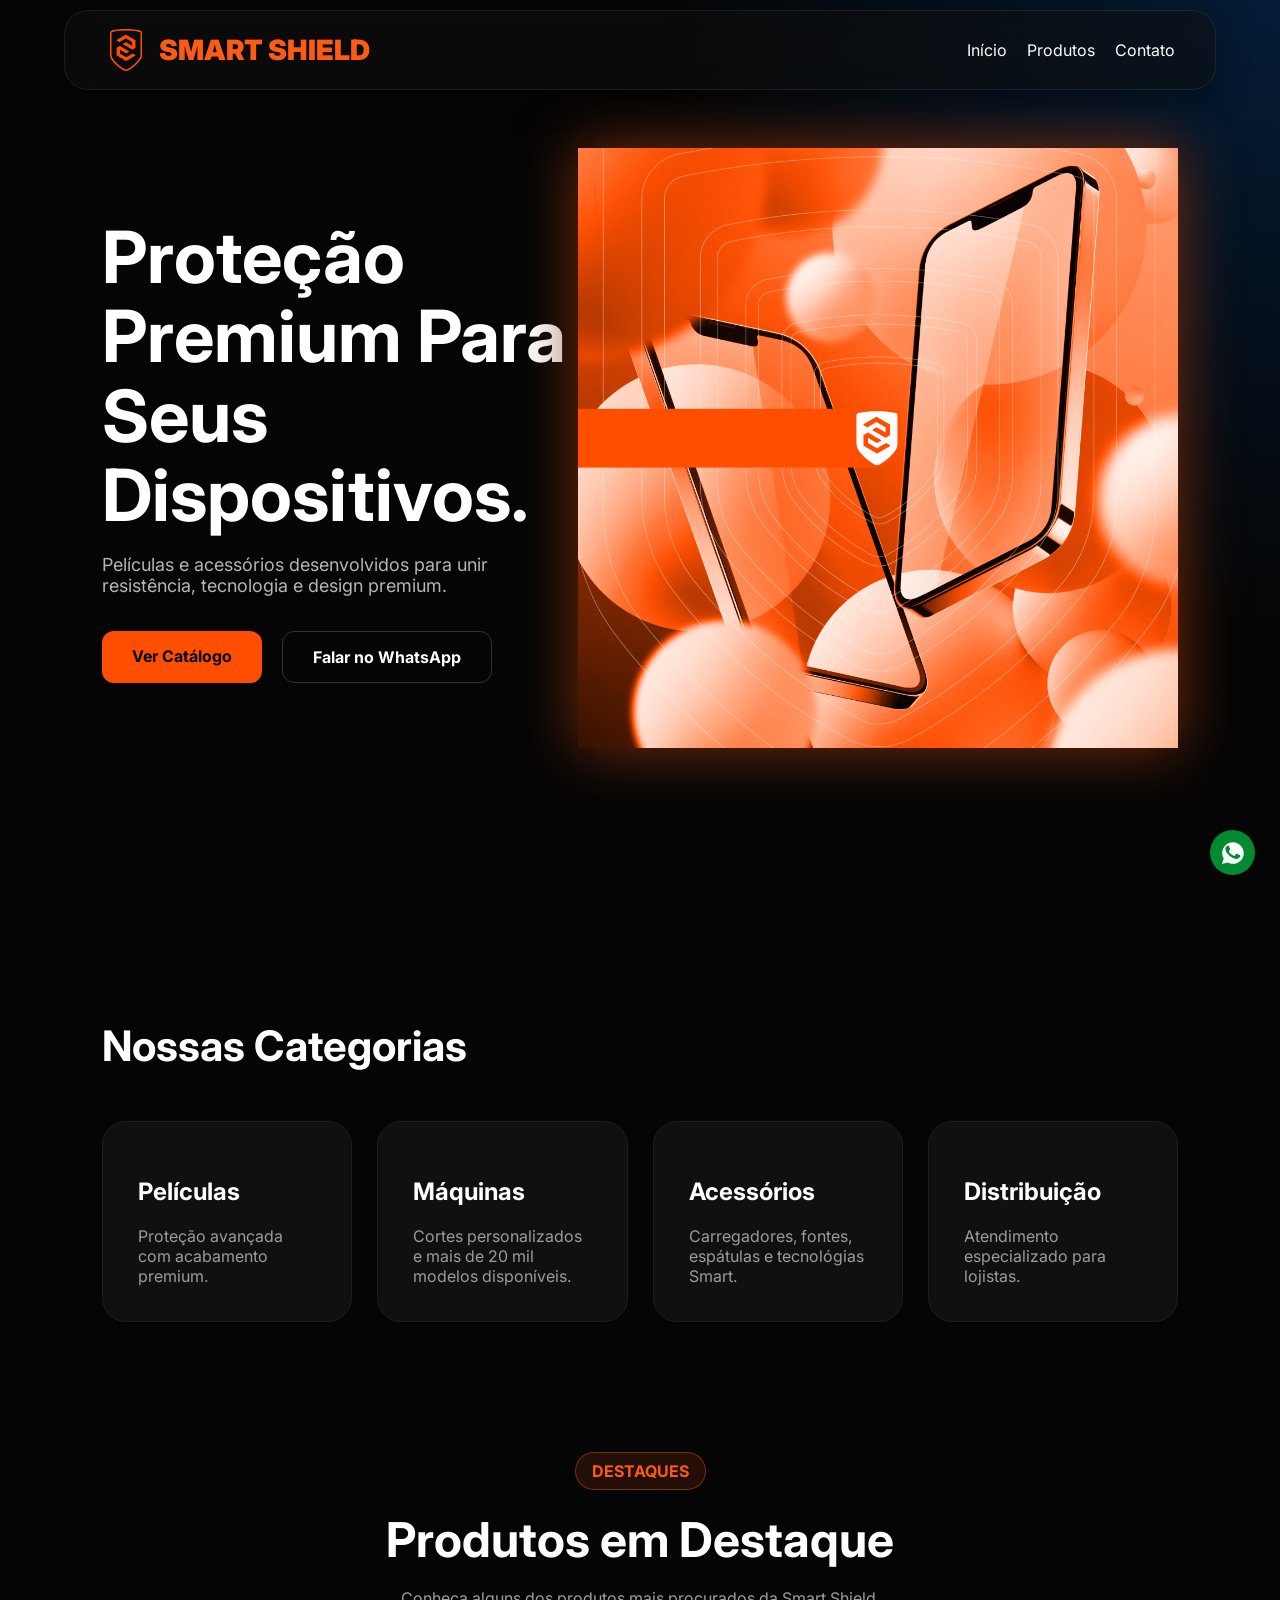
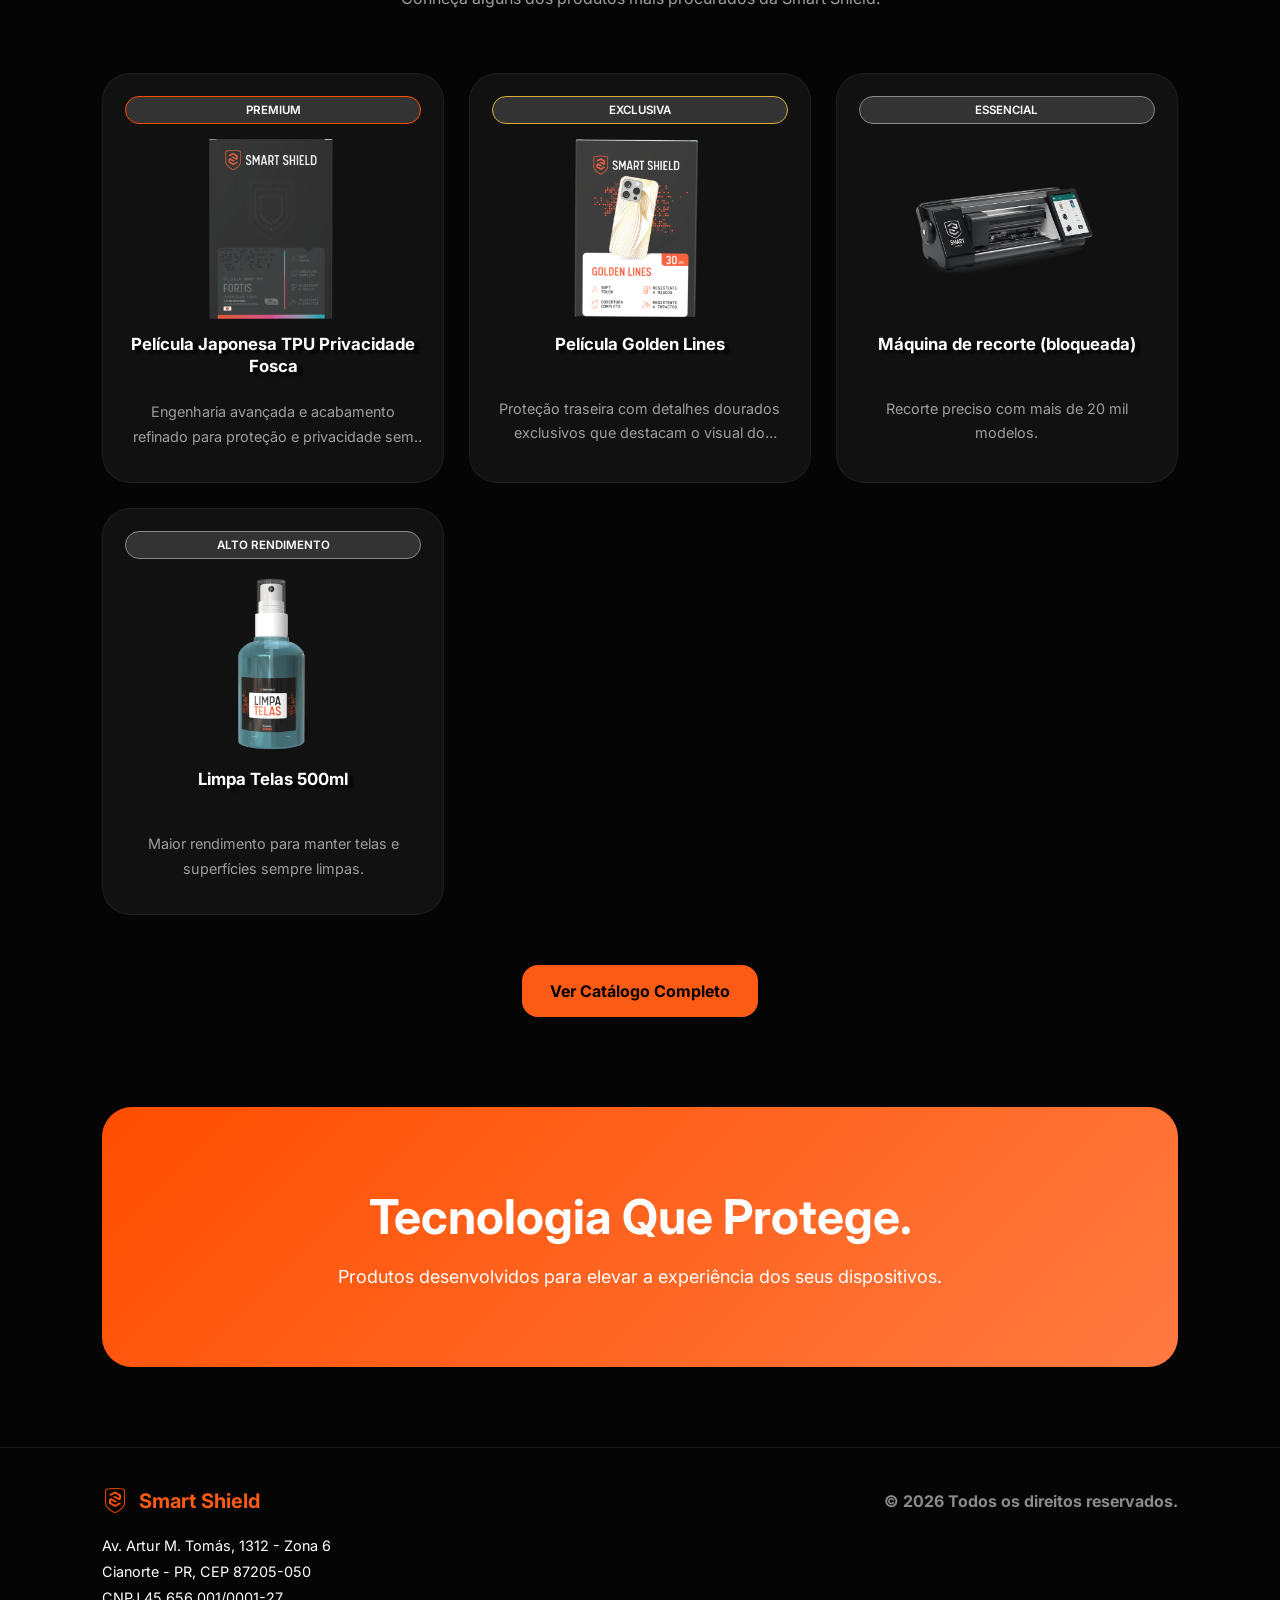
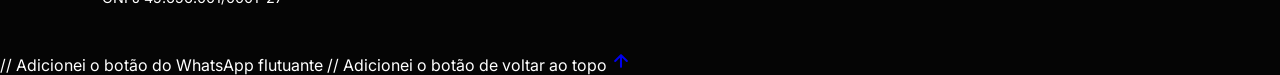
==== index.html @ 5b7ef9d2 "Enhance index.html with new buttons Added floating WhatsApp button and back-to-top button." ====
<!DOCTYPE html>
<html lang="pt-BR">
<head>
<meta charset="UTF-8">
<meta name="viewport" content="width=device-width, initial-scale=1.0">
<title>Smart Shield</title>
<link rel="stylesheet" href="style.css">
<link rel="stylesheet" href="produtos.css">
<link href="https://fonts.googleapis.com/css2?family=Inter:wght@300;400;600;700;900&display=swap" rel="stylesheet">
<!--não consegui alterar o tamanho do favicon:( -->
<link rel="icon" type="image/png" href="fav.png">
</head>

<body>
<header>
    <div class="logo">
        <img src="smartlogo.png" alt="Logo da Smart">
        <span>SMART SHIELD</span>
    </div>

    <nav>
        <!--menu de cima lá-->
    <ul class="menu">
        <li> <a href="index.html">Início</a> </li>
        <!--<li> <a href="revendedores.html">Parceiros</a> </li>--> 

        <!-- parte dos produtos -->
        <li class="dropdown">
            <a href="produtos.html">Produtos</a>
        <ul class="dropdown-menu">
            <li>
                <a href="produtos.html?categoria=all">
                    Todos
                </a>
            </li>
            <li>
                <a href="produtos.html?categoria=peliculas">
                    Películas
                </a>
            </li>
            <li>
                <a href="produtos.html?categoria=maquinas">
                    Máquinas
                </a>
            </li>
            <li>
                <a href="produtos.html?categoria=acessorios">
                    Acessórios
                </a>
            </li>
        </ul>
        </li>

        <!--só a parte do contato-->
        <li class="dropdown">
            <a href="#">Contato</a>
        <ul class="dropdown-menu">
            <li>
                <a href="https://api.whatsapp.com/send?phone=5544999485216&text=Olá!%20Acessei%20o%20site%20de%20vocês%20e%20desejo%20atendimento..." target="_blank">
                    WhatsApp </a>
            </li>
            <li>
                <a href="https://www.instagram.com/smartshieldd/" target="_blank">
                    Instagram </a>
            </li>
        </ul>
        </li>
    </ul>
    </nav>

    <!-- categorias lá -->
     
</header>

<section class="hero">
    <div class="hero-text">
        <h1>Proteção Premium Para Seus Dispositivos.</h1>
        <p>Películas e acessórios desenvolvidos para unir resistência, tecnologia e design premium.</p>
        <div class="buttons">
            <a href="produtos.html" class="btn primary">Ver Catálogo</a>
            <a href="https://api.whatsapp.com/send?phone=5544999485216&text=Olá!%20Acessei%20o%20site%20de%20vocês%20e%20desejo%20atendimento..." class="btn secondary" target="_blank" rel="noopener noreferrer">Falar no WhatsApp</a>
        </div>
    </div>
    <div class="hero-image">
        <img src="post01.png">
    </div>
</section>

<section class="section">
    <h2 class="section-title">Nossas Categorias</h2>
    <div class="cards">
        <div class="card reveal delay-1" data-filter="peliculas" id="produtos">
            <h3>Películas</h3>
            <p>Proteção avançada com acabamento premium.</p>
        </div>

        <div class="card reveal delay-2" data-filter="maquinas" id="produtos">
            <h3>Máquinas</h3>
            <p>Cortes personalizados e mais de 20 mil modelos disponíveis.</p>
        </div>

        <div class="card reveal delay-3" data-filter="acessorios" id="produtos">
            <h3>Acessórios</h3>
            <p>Carregadores, fontes, espátulas e tecnológias Smart.</p>
        </div>

        <div class="card reveal delay-4" id="distribuicao">
            <h3>Distribuição</h3>
            <p>Atendimento especializado para lojistas.</p>
        </div>
    </div>
</section>



 <!-- produtos em destaque -->
<section class="featured-products reveal">
    <div class="section-header">
        <span class="section-badge">
            DESTAQUES
        </span>
        <h2>
            Produtos em Destaque
        </h2>
        <p>
            Conheça alguns dos produtos mais procurados da Smart Shield.
        </p>
    </div>

    <div class="featured-grid">
    </div>

    <a href="produtos.html" class="catalog-button reveal">
        Ver Catálogo Completo
    </a>
</section>

<section class="banner reveal">
    <h2>Tecnologia Que Protege.</h2>
    <p>Produtos desenvolvidos para elevar a experiência dos seus dispositivos.</p>
</section>


<!-- parte do sobre nós e tudo mais -->


<script src="produtos.js"></script>
<script src="catalogo.js"></script>
<script src="index.js"></script>

<footer>
    <div class="topo-footer">
        <div class="logo-footer">
            <img src="smartlogo.png" alt="Smart Shield">
            <span>Smart Shield</span>
        </div>
        <p class="copyright">© 2026 Todos os direitos reservados.</p>
    </div>
    <div class="info-footer">
        <p>
            Av. Artur M. Tomás, 1312 - Zona 6<br>
            Cianorte - PR, CEP 87205-050<br>
            CNPJ 45.656.001/0001-27
        </p>
    </div>
</footer>

    // Adicionei o botão do WhatsApp flutuante
<a href="https://wa.me/5544999999999?text=Olá!%20Vim%20pelo%20site%20da%20Smart%20Shield." class="whatsapp-float" target="_blank">
    <svg viewBox="0 0 32 32" width="22" height="22" fill="currentColor">
        <path d="M16 .4C7.4.4.4 7.3.4 15.9c0 2.8.7 5.5 2.1 7.9L0 32l8.4-2.2c2.3 1.3 4.9 2 7.6 2 8.6 0 15.6-6.9 15.6-15.5S24.6.4 16 .4zm8.9 22.2c-.4 1-2.2 2-3.1 2.1-.8.1-1.8.2-5.9-1.4-5.2-2.1-8.5-7.2-8.8-7.5-.3-.4-2.1-2.8-2.1-5.3s1.3-3.8 1.8-4.4c.5-.5 1-.7 1.3-.7h1c.3 0 .8-.1 1.2.8.4.9 1.4 3.3 1.5 3.6.1.3.2.7 0 1.1-.2.4-.3.7-.6 1-.3.3-.6.7-.8.9-.3.3-.5.7-.2 1.2.3.5 1.3 2.1 2.9 3.4 2 1.8 3.6 2.4 4.2 2.7.5.2.9.2 1.2-.2.4-.4 1.5-1.8 1.9-2.4.4-.6.8-.5 1.3-.3.5.2 3.3 1.5 3.9 1.8.5.3.9.4 1 .6.1.2.1 1.2-.3 2.2z"/>
    </svg>
    <p>Fale Conosco</p>
</a>

    // Adicionei o botão de voltar ao topo
<a href="#" class="back-to-top" id="backToTop">
    <svg width="20" height="20" viewBox="0 0 24 24" fill="none">
        <path d="M12 19V5M12 5L5 12M12 5L19 12"
              stroke="currentColor"
              stroke-width="2.5"
              stroke-linecap="round"
              stroke-linejoin="round"/>
    </svg>
</a>

</body>
</html>
---- style.css ----
*{
    margin:0;
    padding:0;
    box-sizing:border-box;
    font-family:'Inter',sans-serif;
}

body{
    background:#050505;
    color:white;
}

html{
    scroll-behavior:smooth;
}


/** pra deixar salvo, header transparente

    display:flex;
    justify-content:space-between;
    align-items:center;
    padding:15px 8%;
    position:fixed;
    width:100%;
    top:0;
    backdrop-filter:blur(10px);
    background:rgba(0,0,0,0.5);
    z-index:1000;
**/


/** breadcrumb **/
.breadcrumb{
    display:flex;
    align-items:center;
    gap:8px;
    margin:120px 8% 30px;
    font-size:.95rem;
    color:#8a8a8a;
}

.breadcrumb a{
    color:#8a8a8a;
    text-decoration:none;
    transition:.3s;
}

.breadcrumb a:hover{
    color:#FF4E00;
}

.breadcrumb span{
    color:#ffffff;
    font-weight:600;
}

.breadcrumb .separator{
    color:#555;
}

/** whatsapp CTA **/

.whatsapp-float{
    position:fixed;
    right:25px;
    bottom:25px;
    background:#008b33;
    height:45px;
    width:45px;
    border-radius:999px;
    display:flex;
    align-items:center;
    justify-content:center;
    overflow:hidden;
    transition:.3s ease;
    color:white;
    text-decoration:none;
    z-index:9999;
}

.whatsapp-float p{
    white-space:nowrap;
    opacity:0;
    width:0;
    transition:.3s;
}

.whatsapp-float:hover{
    width:180px;
    gap:12px;
}

.whatsapp-float:hover p{
    opacity:1;
    width:auto;
}


/** animação de reveal subindo **/
.reveal{
    opacity:0;
    transform:translateY(50px);
    transition:
        opacity .8s ease,
        transform .8s ease;
}

.reveal.show{
    opacity:1;
    transform:translateY(0);
}

.reveal-scale{
    opacity:0;
    transform:scale(.8);
    transition:.8s ease;
}

.reveal-scale.show{
    opacity:1;
    transform:scale(1);
}

/** parte do delay **/
.delay-1{
    transition-delay:.1s;
}

.delay-2{
    transition-delay:.2s;
}

.delay-3{
    transition-delay:.3s;
}

.delay-4{
    transition-delay:.4s;
}

/** a parte inteira do header transparente **/
header{
    position:fixed;
    top:10px;
    left:50%;
    transform:translateX(-50%);
    width:90%;
    padding:18px 40px;
    display:flex;
    justify-content:space-between;
    align-items:center;
    z-index:1000;
    border-radius:24px;
    background:rgba(15,15,15,0.55);
    backdrop-filter:blur(16px);
    -webkit-backdrop-filter:blur(16px);
    border:1px solid rgba(255,255,255,0.08);
    box-shadow: 0 8px 32px rgba(0,0,0,0.35);
}

nav a{
    color:white;
    text-decoration:none;
    transition:0.3s;
    align-items:center;
}

nav a:hover{
    color:#FF4E00;
}

.logo{
    display:flex;
    align-items:center;
    gap: 12px;
    font-size: 28px;
    font-weight: 900;
    color: #fc5b16;
}

.logo img{
    width:42px;
    height:42px;
    object-fit:contain;
}

.dropdown{
    position:relative;
}

.dropdown-menu{
    position:absolute;
    left:0;
    top:50px;
    background:#111;
    backdrop-filter:blur(16px);
    -webkit-backdrop-filter:blur(16px);
    border:1px solid rgba(255,255,255,0.08);
    box-shadow: 0 8px 32px rgba(0,0,0,0.35);
    border-radius:10px;
    padding:0px 0;
    min-width:100px;
    opacity:0;
    visibility:hidden;
    transition:0.6s;
    list-style:none;
}

.menu {
    list-style:none;
    display:flex;
    gap:20px;
}

.dropdown-menu a{
    display:block;
    padding:12px 20px;
    color:white;
    text-decoration:none;
    list-style:none;
}

.dropdown-menu a:hover{
    border-radius:10px;
}

.dropdown:hover .dropdown-menu{
    opacity:1;
    visibility:visible;
    background:rgba(15,15,15,0.55);
    backdrop-filter:blur(16px);
}

.dropdown a{
    color:white;
    text-decoration:none;
    transition:0.3s;
}

/** a parte em cima dos cards**/
.hero{
    height:100vh;
    display:flex;
    align-items:center;
    justify-content:space-between;
    padding:0 8%;
    background:
    radial-gradient(circle at top right,#0077ff33,transparent 40%),
    #050505;
}

.hero-text{
    max-width:600px;
}

.hero-text h1{
    font-size:72px;
    line-height:1.1;
    margin-bottom:20px;
}

.hero-text p{
    color:#b5b5b5;
    font-size:18px;
    margin-bottom:35px;
}

.buttons{
    display:flex;
    gap:20px;
}

.btn{
    padding:15px 30px;
    border-radius:12px;
    text-decoration:none;
    font-weight:700;
    transition:0.3s;
}

.primary{
    background:#FF4E00;
    color:black;
}

.secondary{
    border:1px solid #333;
    color:white;
}

.btn:hover{
    transform:translateY(-3px);
}

.hero-image img{
    width:600px;
    filter:drop-shadow(0 0 30px #792c0b);
}

/** parte dos cards**/
.section{
    padding:120px 8%;
}

.section-title{
    font-size:42px;
    margin-bottom:50px;
}

.cards{
    display:grid;
    grid-template-columns:repeat(auto-fit,minmax(250px,1fr));
    gap:25px;
}

.card{
    background:#101010;
    border:1px solid #1d1d1d;
    border-radius:24px;
    padding:35px;
    transition:0.3s;
}

.card:hover{
    transform:translateY(-8px);
    border-color:#FF4E00;
}

.card h3{
    margin:20px 0;
    font-size:24px;
}

.card p{
    color:#9c9c9c;
}


/** css do destaque **/
.featured-products{
    padding:10px 8%;
    text-align:center;
}

.section-header{
    max-width:700px;
    margin:0 auto 60px;
}

.section-badge{
    display:inline-block;
    padding:8px 16px;
    border-radius:999px;
    background:rgba(252,91,22,.12);
    border:1px solid rgba(252,91,22,.4);
    color:#fc5b16;
    font-weight:700;
    margin-bottom:20px;
}

.section-header h2{
    font-size:3rem;
    margin-bottom:15px;
}

.section-header p{
    color:#9e9e9e;
    line-height:1.8;
}

.featured-grid{
    display:grid;
    grid-template-columns:
        repeat(auto-fit,minmax(260px,1fr));
    gap:25px;
}

.featured-card{
    position:relative;
    background:#111111;
    border:1px solid rgba(255,255,255,0.06);
    border-radius:28px;
    padding:22px;
    transition:0.35s ease;
    display:flex;
    flex-direction:column;
    gap:15px;
    justify-content:flex-start;
}

.featured-card:hover{
    transform:translateY(-8px);
    border-color:#fc5b16;
}


.featured-card:hover h3{
    opacity:0;
    text-shadow:none;
    transition:0.3s ease;
    z-index:1;
}

.featured-card img{
    max-width:80%;
    max-height:180px;
    width:auto;
    height:auto;
    object-fit:contain;
    transform:
        translateX(27px);
    transition:0.4s ease;
}

.featured-card:hover img{
    transform:
        scale(1.25)
        translateX(20px)
        translateY(25px)
        rotate(var(--hover-rotate));
    transition:0.4s ease;
    z-index:10;
}

.featured-card h3{
    font-size:1.05rem;
    text-shadow:
        5px 3px 3px rgba(0,0,0,1);
    backdrop-filter:blur(1px);
    font-weight:700;
    color:#ffffff;
    margin-bottom:8px;
    position:relative;
    z-index:1;
    min-height:40px;
    line-height:1.3;
    transition:
    opacity 0.3s ease,
    transform 0.3s ease;
}

.featured-card p{
    color:#9e9e9e;
    line-height:1.7;
    margin-bottom:10px;
    height:50px;
    font-size:0.9rem;
    align-items:center;
    justify-content:center;
    position:relative;
}

.featured-card .badge{
    position:center;
    top:18px;
    left:18px;
    background:#333;
    color:#ffffff; 
    font-size:0.72rem; 
    font-weight:600; 
    padding:6px 12px; 
    border-radius:999px; 
    z-index:5; 
}

.catalog-button{
    display:inline-block;
    text-decoration:none;
    margin-top:50px;
    background:#fc5b16;
    color:black;
    font-weight:700;
    padding:16px 28px;
    border-radius:16px;
    transition:.3s;
}

.catalog-button:hover{
    transform:translateY(-3px);
    border-color:#FF4E00;
}

/** parte da descrição **/
.description-wrapper{
    position:relative;
    cursor:help;
}

.description-wrapper::after{
    content:attr(data-full);
    position:absolute;
    bottom:110%;
    left:50%;
    transform:translateX(-50%);
    width:220px;
    background:#333333;
    color:#fff;
    padding:10px;
    border-radius:10px;
    opacity:0;
    visibility:hidden;
    transition:.3s;
    z-index:9999;
}

.description-wrapper:hover::after{
    opacity:1;
    visibility:visible;
    z-index:9999;
}

.description-wrapper p{
    display:-webkit-box;
    -webkit-box-orient:vertical;
    -webkit-line-clamp:2;
    overflow:hidden;
    z-index:9999;
}

/** o banner lá de baixo**/
.banner{
    margin:80px 8%;
    padding:80px;
    border-radius:30px;
    background:
    linear-gradient(135deg,#FF4E00,#ff7a41);
    text-align:center;
}

.banner h2{
    font-size:48px;
    margin-bottom:20px;
}

.banner p{
    font-size:18px;
}

/** o footerkkkkkk**/
footer{
    padding:40px 8%;
    border-top:1px solid rgba(255,255,255,0.08);
}

.topo-footer{
    display:flex;
    justify-content:space-between;
    align-items:center;
    margin-bottom:20px;
}

.logo-footer{
    display:flex;
    align-items:center;
    gap:12px;
}

.logo-footer img{
    width:25px;
    height:25px;
    object-fit:contain;
}

.logo-footer span{
    font-size:20px;
    font-weight:700;
    color:#fc5b16;
}

.copyright{
    color:#8a8a8a;
    font-weight:700;
    margin:0;
}

.info-footer{
    line-height:1.8;
    font-size:0.9rem;
}
---- produtos.css ----
*{
    margin:0;
    padding:0;
    box-sizing:border-box;
    font-family:'Inter',sans-serif;
}

body{
    background:#050505;
    color:white;
}
html{
    scroll-behavior:smooth;
}

/** whatsapp CTA **/

.whatsapp-float{
    position:fixed;
    right:25px;
    bottom:25px;
    background:#008b33;
    height:45px;
    width:45px;
    border-radius:999px;
    display:flex;
    align-items:center;
    justify-content:center;
    overflow:hidden;
    transition:.3s ease;
    color:white;
    text-decoration:none;
    z-index:9999;
}

.whatsapp-float p{
    white-space:nowrap;
    opacity:0;
    width:0;
    transition:.3s;
}

.whatsapp-float:hover{
    width:180px;
    gap:12px;
}

.whatsapp-float:hover p{
    opacity:1;
    width:auto;
}


/** animação de reveal subindo **/
.reveal{
    opacity:0;
    transform:translateY(50px);
    transition:
        opacity .8s ease,
        transform .8s ease;
}

.reveal.show{
    opacity:1;
    transform:translateY(0);
}

.reveal-scale{
    opacity:0;
    transform:scale(.8);
    transition:.8s ease;
}

.reveal-scale.show{
    opacity:1;
    transform:scale(1);
}


/** parte do delay **/
.delay-1{
    transition-delay:.1s;
}

.delay-2{
    transition-delay:.2s;
}

.delay-3{
    transition-delay:.3s;
}

.delay-4{
    transition-delay:.4s;
}


.products-page{
    padding:60px 8%;
    background:
    radial-gradient(circle at top right,#ff4e0022,transparent 35%),
    #050505;
}

.products-hero{
    display:flex;
    align-items:center;
    justify-content:space-between;
    gap:60px;
    margin-bottom:70px;
}

.products-text{
    max-width:650px;
}

.products-text h1{
    font-size:72px;
    line-height:1.1;
    margin:20px 0;
}

.products-text p{
    color:#9e9e9e;
    font-size:18px;
    line-height:1.7;
}

.hero-benefits{
    display:flex;
    gap:15px;
    margin-top:35px;
    flex-wrap:wrap;
}

.benefit{
    background:#111;
    border:1px solid #222;
    padding:14px 20px;
    border-radius:14px;
}

.products-hero-image img{
    width:520px;
    filter:drop-shadow(0 0 40px #ff4d0096);
}

/* categorias */

.categories{
    display:flex;
    gap:20px;
    margin-bottom:50px;
    flex-wrap:wrap;
}

.category{
    background:#111;
    border:1px solid #222;
    color:white;
    padding:16px 28px;
    border-radius:18px;
    cursor:pointer;
    transition:0.3s;
}

.category:hover,
.category.active{
    background:#FF4E00;
    color:black;
}

/* grid */

.products-grid{
    display:grid;
    grid-template-columns:repeat(4, 1fr);
    gap:30px;
}

/* card */

.product-card{
    position:relative;
    background:#111111;
    border:1px solid rgba(255,255,255,0.06);
    border-radius:28px;
    padding:22px;
    transition:0.35s ease;
    display:flex;
    flex-direction:column;
    justify-content:flex-start;
}

.product-card:hover{
    transform:translateY(-8px);
    border-color:#FF4E00;
    box-shadow: 0 20px 40px rgba(0,0,0,0.35);
}

.product-badge{
    position:absolute;
    top:18px;
    left:18px;
    background:#333;
    color:#ffffff; 
    font-size:0.72rem; 
    font-weight:600; 
    padding:6px 12px; 
    border-radius:999px; 
    z-index:5; 
}

.product-image{ 
    height:220px;
    display:flex;
    justify-content:center;
    align-items:center;
    position:relative;
    z-index:10;
}

.product-image img{
    max-width:80%;
    max-height:180px;
    width:auto;
    height:auto;
    object-fit:contain;
    transform:
        translateY(10px);
    transition:0.4s ease;
}

.product-card:hover .product-image img{
    transform:
        scale(1.35)
        translateY(30px)
        rotate(var(--hover-rotate));
    transition:0.4s ease;
    z-index:10;
}

.product-card:hover h3{
    opacity:0;
    text-shadow:none;
    transition:0.3s ease;
    z-index:1;
}

.product-info{
    text-align:center;
    position:relative;
    display:flex;
    flex-direction:column;
    z-index:20;
}

.product-info h3{
    font-size:1.05rem;
    text-shadow:
        5px 3px 3px rgba(0,0,0,1);
    backdrop-filter:blur(1px);
    font-weight:700;
    color:#ffffff;
    margin-bottom:8px;
    position:relative;
    z-index:1;
    min-height:45px;
    line-height:1.3;
    transition:
    opacity 0.3s ease,
    transform 0.3s ease;
}

.product-subtitle{
    display:block;
    font-size:0.9rem;
    color:#8a8a8a;
    margin-bottom:22px;
}

.product-info p{
    color:#9e9e9e;
    line-height:1.7;
    margin-bottom:16px;
    height:50px;
    font-size:0.9rem;
    align-items:center;
    justify-content:center;
    position:relative;
}

.description-wrapper{
    position:relative;
    cursor:help;
}

.description-wrapper::after{
    content:attr(data-full);
    position:absolute;
    bottom:110%;
    left:50%;
    transform:translateX(-50%);
    width:220px;
    background:#333333;
    color:#fff;
    padding:10px;
    border-radius:10px;
    opacity:0;
    visibility:hidden;
    transition:.3s;
    z-index:9999;
}

.description-wrapper:hover::after{
    opacity:0.8;
    visibility:visible;
    z-index:9999;
}

.description-wrapper p{
    display:-webkit-box;
    -webkit-box-orient:vertical;
    -webkit-line-clamp:2;
    overflow:hidden;
    z-index:9999;
}

.buy-button{
    width:100%;
    border:none;
    background:#FF4E00;
    color:#000000;
    padding:14px;
    border-radius:16px;
    font-weight:700;
    cursor:pointer; 
    transition:0.3s ease;
}

.buy-button:hover{
    transform:scale(1.02);
    background:#ff773c;
}

/** parte do header**/
header{
    position:fixed;
    top:10px;
    left:50%;
    transform:translateX(-50%);
    width:90%;
    padding:18px 40px;
    display:flex;
    justify-content:space-between;
    align-items:center;
    z-index:1000;
    border-radius:24px;
    background:rgba(15,15,15,0.55);
    backdrop-filter:blur(16px);
    -webkit-backdrop-filter:blur(16px);
    border:1px solid rgba(255,255,255,0.08);
    box-shadow: 0 8px 32px rgba(0,0,0,0.35);
}

nav a{
    color:white;
    text-decoration:none;
    transition:0.3s;
    align-items:center;
}

nav a:hover{
    color:#FF4E00;
}

.logo{
    display:flex;
    align-items:center;
    gap: 12px;
    font-size: 28px;
    font-weight: 900;
    color: #fc5b16;
}

.logo img{
    width:42px;
    height:42px;
    object-fit:contain;
}

.dropdown{
    position:relative;
}

.dropdown-menu{
    position:absolute;
    left:0;
    top:50px;
    background:#111;
    backdrop-filter:blur(16px);
    -webkit-backdrop-filter:blur(16px);
    border:1px solid rgba(255,255,255,0.08);
    box-shadow: 0 8px 32px rgba(0,0,0,0.35);
    border-radius:10px;
    padding:0px 0;
    min-width:100px;
    opacity:0;
    visibility:hidden;
    transition:0.6s;
    list-style:none;
}

.menu {
    list-style:none;
    display:flex;
    gap:20px;
}

.dropdown-menu a{
    display:block;
    padding:12px 20px;
    color:white;
    text-decoration:none;
    list-style:none;
}

.dropdown-menu a:hover{
    border-radius:10px;
}

.dropdown:hover .dropdown-menu{
    opacity:1;
    visibility:visible;
    background:rgba(15,15,15,0.55);
    backdrop-filter:blur(16px);
}

.dropdown a{
    color:white;
    text-decoration:none;
    transition:0.3s;
}

#produtos{
    scroll-margin-top:120px;
}

/* pesquisa ai */
.search-products{
    padding:16px 20px;
    background:#111;
    border:1px solid #222;
    border-radius:18px;
    color:white;
    font-size:1rem;
    outline:none;
    transition:.3s;
}

.search-products:focus{
    border-color:#FF4E00;
    box-shadow:0 0 15px rgba(255,78,0,.25);
}

.search-products::placeholder{
    color:#888;
}

/** o footerkkkkkk**/
footer{
    padding:40px 8%;
    border-top:1px solid rgba(255,255,255,0.08);
}

.topo-footer{
    display:flex;
    justify-content:space-between;
    align-items:center;
    margin-bottom:20px;
}

.logo-footer{
    display:flex;
    align-items:center;
    gap:12px;
}

.logo-footer img{
    width:25px;
    height:25px;
    object-fit:contain;
}

.logo-footer span{
    font-size:20px;
    font-weight:700;
    color:#fc5b16;
}

.copyright{
    color:#8a8a8a;
    font-weight:700;
    margin:0;
}

.info-footer{
    line-height:1.8;
    font-size:0.9rem;
}

/* badges */
.badge-premium{
    background:#333;
    border:1px solid #ff4e00;
    color:#ff4e00;
}

.badge-destaque{
    background:#333;
    border:1px solid #D4AF37;
    color:#D4AF37;
}

.badge-comum{
    background:#333;
    border:1px solid #888;
    color:#888;
}

.badge-acessorio{
    background:#333;
    border:1px solid #3287a8;
    color:#3287a8;
}
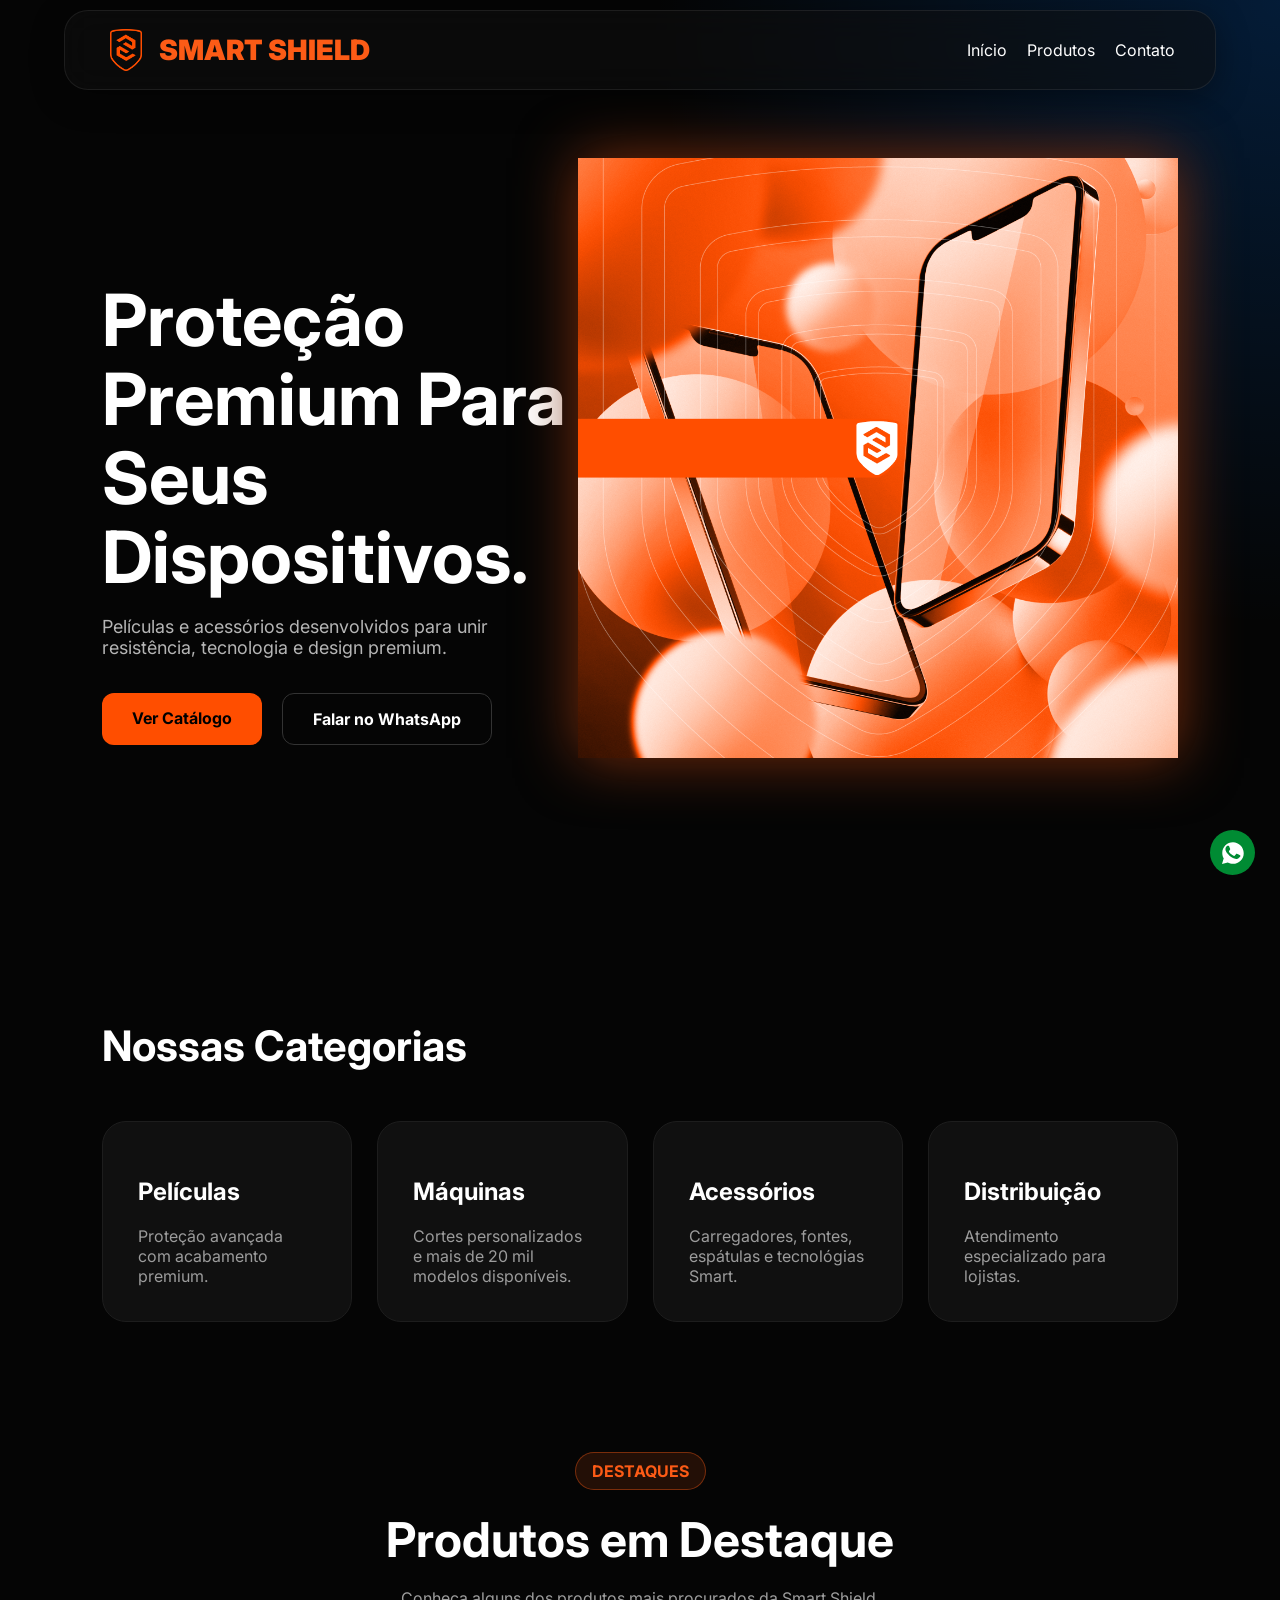
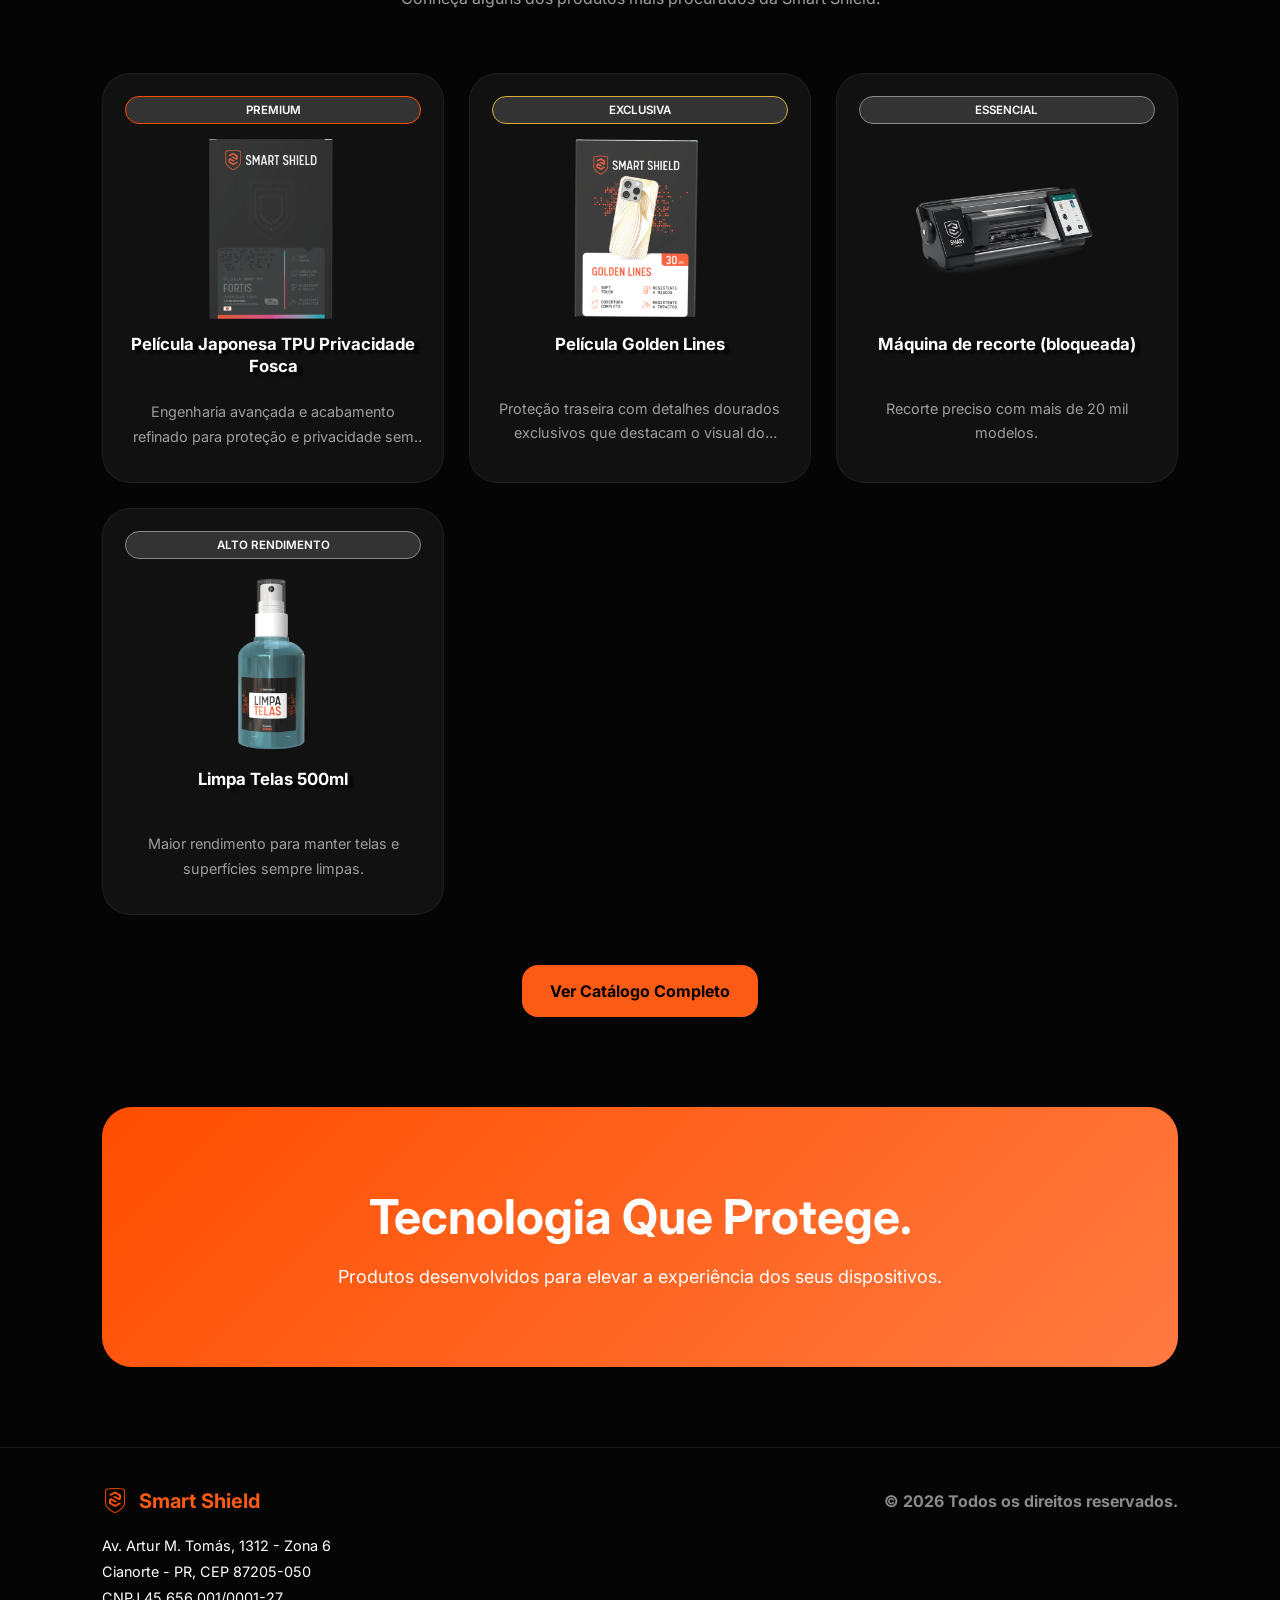
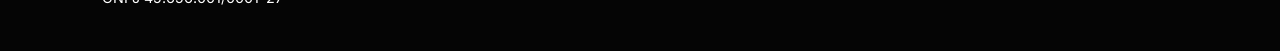
==== commit 6763c6f2: "Add files via upload" ====
--- a/index.html
+++ b/index.html
@@ -4,8 +4,12 @@
 <meta charset="UTF-8">
 <meta name="viewport" content="width=device-width, initial-scale=1.0">
 <title>Smart Shield</title>
-<link rel="stylesheet" href="style.css">
-<link rel="stylesheet" href="produtos.css">
+<link rel="stylesheet" href="global.css">
+<link rel="stylesheet" href="header.css">
+<link rel="stylesheet" href="footer.css">
+<link rel="stylesheet" href="index.css">
+<link rel="stylesheet" href="cards.css">
+<link rel="stylesheet" href="animations.css">
 <link href="https://fonts.googleapis.com/css2?family=Inter:wght@300;400;600;700;900&display=swap" rel="stylesheet">
 <!--não consegui alterar o tamanho do favicon:( -->
 <link rel="icon" type="image/png" href="fav.png">
@@ -56,7 +60,7 @@
             <a href="#">Contato</a>
         <ul class="dropdown-menu">
             <li>
-                <a href="https://api.whatsapp.com/send?phone=5544999485216&text=Olá!%20Acessei%20o%20site%20de%20vocês%20e%20desejo%20atendimento..." target="_blank">
+                <a href="https://api.whatsapp.com/send?phone=554499485216&text=Olá!%20Acessei%20o%20site%20de%20vocês%20e%20desejo%20atendimento..." target="_blank">
                     WhatsApp </a>
             </li>
             <li>
@@ -78,7 +82,7 @@
         <p>Películas e acessórios desenvolvidos para unir resistência, tecnologia e design premium.</p>
         <div class="buttons">
             <a href="produtos.html" class="btn primary">Ver Catálogo</a>
-            <a href="https://api.whatsapp.com/send?phone=5544999485216&text=Olá!%20Acessei%20o%20site%20de%20vocês%20e%20desejo%20atendimento..." class="btn secondary" target="_blank" rel="noopener noreferrer">Falar no WhatsApp</a>
+            <a href="https://api.whatsapp.com/send?phone=554499485216&text=Olá!%20Acessei%20o%20site%20de%20vocês%20e%20desejo%20atendimento..." class="btn secondary" target="_blank" rel="noopener noreferrer">Falar no WhatsApp</a>
         </div>
     </div>
     <div class="hero-image">
@@ -89,17 +93,17 @@
 <section class="section">
     <h2 class="section-title">Nossas Categorias</h2>
     <div class="cards">
-        <div class="card reveal delay-1" data-filter="peliculas" id="produtos">
+        <div class="card reveal delay-1 categoria-card" data-filter="peliculas">
             <h3>Películas</h3>
             <p>Proteção avançada com acabamento premium.</p>
         </div>
 
-        <div class="card reveal delay-2" data-filter="maquinas" id="produtos">
+        <div class="card reveal delay-2 categoria-card" data-filter="maquinas">
             <h3>Máquinas</h3>
             <p>Cortes personalizados e mais de 20 mil modelos disponíveis.</p>
         </div>
 
-        <div class="card reveal delay-3" data-filter="acessorios" id="produtos">
+        <div class="card reveal delay-3 categoria-card" data-filter="acessorios">
             <h3>Acessórios</h3>
             <p>Carregadores, fontes, espátulas e tecnológias Smart.</p>
         </div>
@@ -143,11 +147,6 @@
 
 <!-- parte do sobre nós e tudo mais -->
 
-
-<script src="produtos.js"></script>
-<script src="catalogo.js"></script>
-<script src="index.js"></script>
-
 <footer>
     <div class="topo-footer">
         <div class="logo-footer">
@@ -165,15 +164,15 @@
     </div>
 </footer>
 
-    // Adicionei o botão do WhatsApp flutuante
-<a href="https://wa.me/5544999999999?text=Olá!%20Vim%20pelo%20site%20da%20Smart%20Shield." class="whatsapp-float" target="_blank">
+    <!-- Adicionei o botão do WhatsApp flutuante -->
+<a href="https://wa.me/554499485216?text=Olá!%20Vim%20pelo%20site%20da%20Smart%20Shield." class="whatsapp-float" target="_blank">
     <svg viewBox="0 0 32 32" width="22" height="22" fill="currentColor">
         <path d="M16 .4C7.4.4.4 7.3.4 15.9c0 2.8.7 5.5 2.1 7.9L0 32l8.4-2.2c2.3 1.3 4.9 2 7.6 2 8.6 0 15.6-6.9 15.6-15.5S24.6.4 16 .4zm8.9 22.2c-.4 1-2.2 2-3.1 2.1-.8.1-1.8.2-5.9-1.4-5.2-2.1-8.5-7.2-8.8-7.5-.3-.4-2.1-2.8-2.1-5.3s1.3-3.8 1.8-4.4c.5-.5 1-.7 1.3-.7h1c.3 0 .8-.1 1.2.8.4.9 1.4 3.3 1.5 3.6.1.3.2.7 0 1.1-.2.4-.3.7-.6 1-.3.3-.6.7-.8.9-.3.3-.5.7-.2 1.2.3.5 1.3 2.1 2.9 3.4 2 1.8 3.6 2.4 4.2 2.7.5.2.9.2 1.2-.2.4-.4 1.5-1.8 1.9-2.4.4-.6.8-.5 1.3-.3.5.2 3.3 1.5 3.9 1.8.5.3.9.4 1 .6.1.2.1 1.2-.3 2.2z"/>
     </svg>
     <p>Fale Conosco</p>
 </a>
 
-    // Adicionei o botão de voltar ao topo
+    <!-- Adicionei o botão de voltar ao topo -->
 <a href="#" class="back-to-top" id="backToTop">
     <svg width="20" height="20" viewBox="0 0 24 24" fill="none">
         <path d="M12 19V5M12 5L5 12M12 5L19 12"
@@ -184,5 +183,10 @@
     </svg>
 </a>
 
+<script src="main.js"></script>
+<script src="breadcrumb.js"></script>
+<script src="produtos.js"></script>
+<script src="index.js"></script>
+
 </body>
-</html>
+</html>
--- a/global.css
+++ b/global.css
@@ -0,0 +1,96 @@
+*{
+    margin:0;
+    padding:0;
+    box-sizing:border-box;
+    font-family:'Inter',sans-serif;
+}
+
+body{
+    background:#050505;
+    color:white;
+
+}
+
+html{
+    scroll-behavior:smooth;
+}
+    
+a{
+    text-decoration:none;
+    color:white;
+}
+
+
+    /* top cta */
+.back-to-top{
+    position:fixed;
+    right:25px;
+    bottom:85px; /* fica acima do WhatsApp */
+    width:45px;
+    height:45px;
+    display:flex;
+    justify-content:center;
+    align-items:center;
+    border-radius:50%;
+    background:#1b1b1b;
+    color:#fff;
+    text-decoration:none;
+    font-size:22px;
+    font-weight:bold;
+    border:1px solid rgba(255,255,255,.08);
+    box-shadow:0 8px 25px rgba(0,0,0,.35);
+    opacity:0;
+    visibility:hidden;
+    transform:translateY(15px);
+    transition:.3s ease;
+    z-index:9998;
+}
+
+.back-to-top.show{
+    opacity:1;
+    visibility:visible;
+    transform:translateY(0);
+}
+
+.back-to-top:hover{
+    background:#FF4E00;
+    color:#000;
+    transform:translateY(-3px);
+}
+
+
+    /* whatsapp cta */
+.whatsapp-float{
+    position:fixed;
+    right:25px;
+    bottom:25px;
+    background:#008b33;
+    height:45px;
+    width:45px;
+    border-radius:999px;
+    display:flex;
+    align-items:center;
+    justify-content:center;
+    overflow:hidden;
+    transition:.3s ease;
+    color:white;
+    text-decoration:none;
+    z-index:9999;
+}
+
+.whatsapp-float p{
+    white-space:nowrap;
+    opacity:0;
+    width:0;
+    transition:.3s;
+}
+
+.whatsapp-float:hover{
+    width:180px;
+    gap:12px;
+}
+
+.whatsapp-float:hover p{
+    opacity:1;
+    width:auto;
+}
--- a/header.css
+++ b/header.css
@@ -0,0 +1,123 @@
+    /* header */
+header{
+    position:fixed;
+    top:10px;
+    left:50%;
+    transform:translateX(-50%);
+    width:90%;
+    padding:18px 40px;
+    display:flex;
+    justify-content:space-between;
+    align-items:center;
+    z-index:1000;
+    border-radius:24px;
+    background:rgba(15,15,15,0.55);
+    backdrop-filter:blur(16px);
+    -webkit-backdrop-filter:blur(16px);
+    border:1px solid rgba(255,255,255,0.08);
+    box-shadow: 0 8px 32px rgba(0,0,0,0.35);
+}
+
+nav a{
+    color:white;
+    text-decoration:none;
+    transition:0.3s;
+    align-items:center;
+}
+
+nav a:hover{
+    color:#FF4E00;
+}
+
+.logo{
+    display:flex;
+    align-items:center;
+    gap: 12px;
+    font-size: 28px;
+    font-weight: 900;
+    color: #fc5b16;
+}
+
+.logo img{
+    width:42px;
+    height:42px;
+    object-fit:contain;
+}
+
+
+    /* dropdown */
+.dropdown{
+    position:relative;
+}
+
+.dropdown-menu{
+    position:absolute;
+    left:0;
+    top:50px;
+    background:#111;
+    backdrop-filter:blur(16px);
+    -webkit-backdrop-filter:blur(16px);
+    border:1px solid rgba(255,255,255,0.08);
+    box-shadow: 0 8px 32px rgba(0,0,0,0.35);
+    border-radius:10px;
+    padding:0px 0;
+    min-width:100px;
+    opacity:0;
+    visibility:hidden;
+    transition:0.6s;
+    list-style:none;
+}
+
+.menu {
+    list-style:none;
+    display:flex;
+    gap:20px;
+}
+
+.dropdown-menu a{
+    display:block;
+    padding:12px 20px;
+    color:white;
+    text-decoration:none;
+    list-style:none;
+}
+
+.dropdown-menu a:hover{
+    border-radius:10px;
+}
+
+.dropdown:hover .dropdown-menu{
+    opacity:1;
+    visibility:visible;
+    background:rgba(15,15,15,0.55);
+    backdrop-filter:blur(16px);
+}
+
+.dropdown a{
+    color:white;
+    text-decoration:none;
+    transition:0.3s;
+}
+
+#produtos{
+    scroll-margin-top:120px;
+}
+
+    /* breadcrumb */
+.breadcrumb a{
+    color:#8a8a8a;
+    text-decoration:none;
+    transition:.3s;
+}
+
+.breadcrumb a:hover{
+    color:#FF4E00;
+}
+
+.breadcrumb span{
+    color:#fff;
+}
+
+.breadcrumb span:not(:last-child){
+    color:#666;
+}
--- a/footer.css
+++ b/footer.css
@@ -0,0 +1,40 @@
+footer{
+    padding:40px 8%;
+    border-top:1px solid rgba(255,255,255,0.08);
+}
+
+.topo-footer{
+    display:flex;
+    justify-content:space-between;
+    align-items:center;
+    margin-bottom:20px;
+}
+
+.logo-footer{
+    display:flex;
+    align-items:center;
+    gap:12px;
+}
+
+.logo-footer img{
+    width:25px;
+    height:25px;
+    object-fit:contain;
+}
+
+.logo-footer span{
+    font-size:20px;
+    font-weight:700;
+    color:#fc5b16;
+}
+
+.copyright{
+    color:#8a8a8a;
+    font-weight:700;
+    margin:0;
+}
+
+.info-footer{
+    line-height:1.8;
+    font-size:0.9rem;
+}
--- a/index.css
+++ b/index.css
@@ -0,0 +1,326 @@
+/* pra deixar salvo, header transparente
+
+    display:flex;
+    justify-content:space-between;
+    align-items:center;
+    padding:15px 8%;
+    position:fixed;
+    width:100%;
+    top:0;
+    backdrop-filter:blur(10px);
+    background:rgba(0,0,0,0.5);
+    z-index:1000;
+*/
+
+
+    /* breadcrumb */
+.breadcrumb{
+    display:flex;
+    align-items:center;
+    gap:8px;
+    margin:120px 8% 30px;
+    font-size:.95rem;
+    color:#8a8a8a;
+}
+
+
+    /* hero */
+.hero{
+    height:100vh;
+    display:flex;
+    align-items:center;
+    justify-content:space-between;
+    padding:20px 8% 0;
+    background:
+    radial-gradient(circle at top right,#0077ff33,transparent 40%),
+    #050505;
+}
+
+.hero-text{
+    max-width:600px;
+    margin-top:105px;
+}
+
+.hero-text h1{
+    font-size:72px;
+    line-height:1.1;
+    margin-bottom:20px;
+}
+
+.hero-text p{
+    color:#b5b5b5;
+    font-size:18px;
+    margin-bottom:35px;
+}
+
+.buttons{
+    display:flex;
+    gap:20px;
+}
+
+.btn{
+    padding:15px 30px;
+    border-radius:12px;
+    text-decoration:none;
+    font-weight:700;
+    transition:0.3s;
+}
+
+.primary{
+    background:#FF4E00;
+    color:black;
+}
+
+.secondary{
+    border:1px solid #333;
+    color:white;
+}
+
+.btn:hover{
+    transform:translateY(-3px);
+}
+
+.hero-image img{
+    width:600px;
+    filter:drop-shadow(0 0 30px #792c0b);
+}
+
+.section{
+    padding:120px 8%;
+}
+
+.section-title{
+    font-size:42px;
+    margin-bottom:50px;
+}
+
+
+    /* categorias */
+.cards{
+    display:grid;
+    grid-template-columns:repeat(auto-fit,minmax(250px,1fr));
+    gap:25px;
+}
+
+.card{
+    background:#101010;
+    border:1px solid #1d1d1d;
+    border-radius:24px;
+    padding:35px;
+    transition:0.3s;
+}
+
+.card:hover{
+    transform:translateY(-8px);
+    border-color:#FF4E00;
+}
+
+.card h3{
+    margin:20px 0;
+    font-size:24px;
+}
+
+.card p{
+    color:#9c9c9c;
+}
+
+
+    /* produtos em destaque */
+.featured-products{
+    padding:10px 8%;
+    text-align:center;
+}
+
+.section-header{
+    max-width:700px;
+    margin:0 auto 60px;
+}
+
+.section-badge{
+    display:inline-block;
+    padding:8px 16px;
+    border-radius:999px;
+    background:rgba(252,91,22,.12);
+    border:1px solid rgba(252,91,22,.4);
+    color:#fc5b16;
+    font-weight:700;
+    margin-bottom:20px;
+}
+
+.section-header h2{
+    font-size:3rem;
+    margin-bottom:15px;
+}
+
+.section-header p{
+    color:#9e9e9e;
+    line-height:1.8;
+}
+
+.featured-grid{
+    display:grid;
+    grid-template-columns:
+        repeat(auto-fit,minmax(260px,1fr));
+    gap:25px;
+}
+
+.featured-card{
+    position:relative;
+    background:#111111;
+    border:1px solid rgba(255,255,255,0.06);
+    border-radius:28px;
+    padding:22px;
+    transition:0.35s ease;
+    display:flex;
+    flex-direction:column;
+    gap:15px;
+    justify-content:flex-start;
+}
+
+.featured-card:hover{
+    transform:translateY(-8px);
+    border-color:#fc5b16;
+}
+
+
+.featured-card:hover h3{
+    opacity:0;
+    text-shadow:none;
+    transition:0.3s ease;
+    z-index:1;
+}
+
+.featured-card img{
+    max-width:80%;
+    max-height:180px;
+    width:auto;
+    height:auto;
+    object-fit:contain;
+    transform:
+        translateX(27px);
+    transition:0.4s ease;
+}
+
+.featured-card:hover img{
+    transform:
+        scale(1.25)
+        translateX(20px)
+        translateY(25px)
+        rotate(var(--hover-rotate));
+    transition:0.4s ease;
+    z-index:10;
+}
+
+.featured-card h3{
+    font-size:1.05rem;
+    text-shadow:
+        5px 3px 3px rgba(0,0,0,1);
+    backdrop-filter:blur(1px);
+    font-weight:700;
+    color:#ffffff;
+    margin-bottom:8px;
+    position:relative;
+    z-index:1;
+    min-height:40px;
+    line-height:1.3;
+    transition:
+    opacity 0.3s ease,
+    transform 0.3s ease;
+}
+
+.featured-card p{
+    color:#9e9e9e;
+    line-height:1.7;
+    margin-bottom:10px;
+    height:50px;
+    font-size:0.9rem;
+    align-items:center;
+    justify-content:center;
+    position:relative;
+}
+
+.featured-card .badge{
+    position:center;
+    top:18px;
+    left:18px;
+    background:#333;
+    color:#ffffff; 
+    font-size:0.72rem; 
+    font-weight:600; 
+    padding:6px 12px; 
+    border-radius:999px; 
+    z-index:5; 
+}
+
+.catalog-button{
+    display:inline-block;
+    text-decoration:none;
+    margin-top:50px;
+    background:#fc5b16;
+    color:black;
+    font-weight:700;
+    padding:16px 28px;
+    border-radius:16px;
+    transition:.3s;
+}
+
+.catalog-button:hover{
+    transform:translateY(-3px);
+    border-color:#FF4E00;
+}
+
+    /* descrição do destaque */
+.description-wrapper{
+    position:relative;
+    cursor:help;
+}
+
+.description-wrapper::after{
+    content:attr(data-full);
+    position:absolute;
+    bottom:110%;
+    left:50%;
+    transform:translateX(-50%);
+    width:220px;
+    background:#333333;
+    color:#fff;
+    padding:10px;
+    border-radius:10px;
+    opacity:0;
+    visibility:hidden;
+    transition:.3s;
+    z-index:9999;
+}
+
+.description-wrapper:hover::after{
+    opacity:1;
+    visibility:visible;
+    z-index:9999;
+}
+
+.description-wrapper p{
+    display:-webkit-box;
+    -webkit-box-orient:vertical;
+    -webkit-line-clamp:2;
+    overflow:hidden;
+    z-index:9999;
+}
+
+    /* banner do cta */
+.banner{
+    margin:80px 8%;
+    padding:80px;
+    border-radius:30px;
+    background:
+    linear-gradient(135deg,#FF4E00,#ff7a41);
+    text-align:center;
+}
+
+.banner h2{
+    font-size:48px;
+    margin-bottom:20px;
+}
+
+.banner p{
+    font-size:18px;
+}
--- a/cards.css
+++ b/cards.css
@@ -0,0 +1,191 @@
+/* card */
+
+.product-card{
+    position:relative;
+    background:#111111;
+    border:1px solid rgba(255,255,255,0.06);
+    border-radius:28px;
+    padding:22px;
+    transition:0.35s ease;
+    display:flex;
+    flex-direction:column;
+    justify-content:flex-start;
+}
+
+.product-card:hover{
+    transform:translateY(-8px);
+    border-color:#FF4E00;
+    box-shadow: 0 20px 40px rgba(0,0,0,0.35);
+}
+
+.product-badge{
+    position:absolute;
+    top:18px;
+    left:18px;
+    background:#333;
+    color:#ffffff; 
+    font-size:0.72rem; 
+    font-weight:600; 
+    padding:6px 12px; 
+    border-radius:999px; 
+    z-index:5; 
+}
+
+.product-image{ 
+    height:220px;
+    display:flex;
+    justify-content:center;
+    align-items:center;
+    position:relative;
+    z-index:10;
+}
+
+.product-image img{
+    max-width:80%;
+    max-height:180px;
+    width:auto;
+    height:auto;
+    object-fit:contain;
+    transform:
+        translateY(10px);
+    transition:0.4s ease;
+}
+
+.product-card:hover .product-image img{
+    transform:
+        scale(1.35)
+        translateY(30px)
+        rotate(var(--hover-rotate));
+    transition:0.4s ease;
+    z-index:10;
+}
+
+.product-card:hover h3{
+    opacity:0;
+    text-shadow:none;
+    transition:0.3s ease;
+    z-index:1;
+}
+
+
+    /* informações do card */
+.product-info{
+    text-align:center;
+    position:relative;
+    display:flex;
+    flex-direction:column;
+    z-index:20;
+}
+
+.product-info h3{
+    font-size:1.05rem;
+    text-shadow:
+        5px 3px 3px rgba(0,0,0,1);
+    backdrop-filter:blur(1px);
+    font-weight:700;
+    color:#ffffff;
+    margin-bottom:8px;
+    position:relative;
+    z-index:1;
+    min-height:45px;
+    line-height:1.3;
+    transition:
+    opacity 0.3s ease,
+    transform 0.3s ease;
+}
+
+.product-subtitle{
+    display:block;
+    font-size:0.9rem;
+    color:#8a8a8a;
+    margin-bottom:22px;
+}
+
+.product-info p{
+    color:#9e9e9e;
+    line-height:1.7;
+    margin-bottom:16px;
+    height:50px;
+    font-size:0.9rem;
+    align-items:center;
+    justify-content:center;
+    position:relative;
+}
+
+.description-wrapper{
+    position:relative;
+    cursor:help;
+}
+
+.description-wrapper::after{
+    content:attr(data-full);
+    position:absolute;
+    bottom:110%;
+    left:50%;
+    transform:translateX(-50%);
+    width:220px;
+    background:#333333;
+    color:#fff;
+    padding:10px;
+    border-radius:10px;
+    opacity:0;
+    visibility:hidden;
+    transition:.3s;
+    z-index:9999;
+}
+
+.description-wrapper:hover::after{
+    opacity:0.8;
+    visibility:visible;
+    z-index:9999;
+}
+
+.description-wrapper p{
+    display:-webkit-box;
+    -webkit-box-orient:vertical;
+    -webkit-line-clamp:2;
+    overflow:hidden;
+    z-index:9999;
+}
+
+.buy-button{
+    width:100%;
+    border:none;
+    background:#FF4E00;
+    color:#000000;
+    padding:14px;
+    border-radius:16px;
+    font-weight:700;
+    cursor:pointer; 
+    transition:0.3s ease;
+}
+
+.buy-button:hover{
+    transform:scale(1.02);
+    background:#ff773c;
+}
+
+/* badges */
+.badge-premium{
+    background:#333;
+    border:1px solid #ff4e00;
+    color:#ff4e00;
+}
+
+.badge-destaque{
+    background:#333;
+    border:1px solid #D4AF37;
+    color:#D4AF37;
+}
+
+.badge-comum{
+    background:#333;
+    border:1px solid #888;
+    color:#888;
+}
+
+.badge-acessorio{
+    background:#333;
+    border:1px solid #3287a8;
+    color:#3287a8;
+}
--- a/animations.css
+++ b/animations.css
@@ -0,0 +1,41 @@
+    /* animação de reveal subindo */
+.reveal{
+    opacity:0;
+    transform:translateY(50px);
+    transition:
+        opacity .8s ease,
+        transform .8s ease;
+}
+
+.reveal.show{
+    opacity:1;
+    transform:translateY(0);
+}
+
+.reveal-scale{
+    opacity:0;
+    transform:scale(.8);
+    transition:.8s ease;
+}
+
+.reveal-scale.show{
+    opacity:1;
+    transform:scale(1);
+}
+
+    /* parte do delay do reveal */
+.delay-1{
+    transition-delay:.1s;
+}
+
+.delay-2{
+    transition-delay:.2s;
+}
+
+.delay-3{
+    transition-delay:.3s;
+}
+
+.delay-4{
+    transition-delay:.4s;
+}
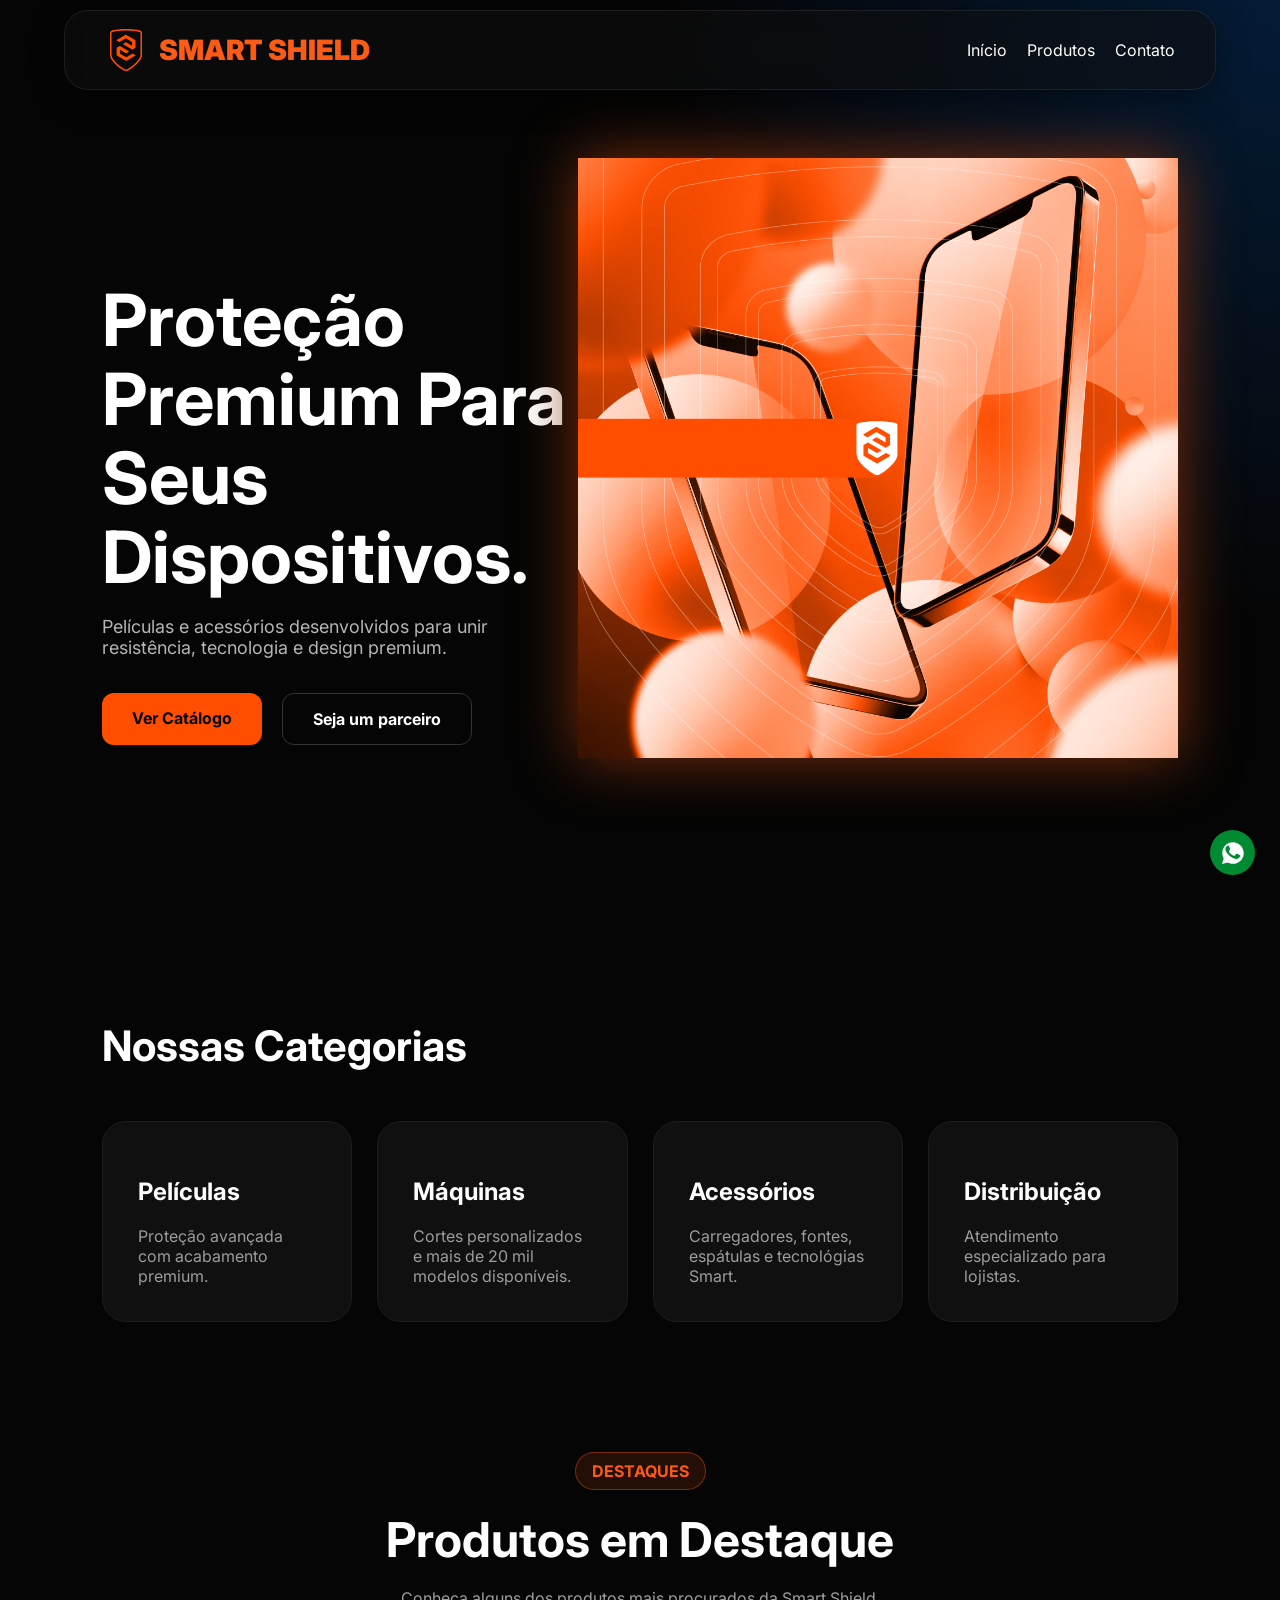
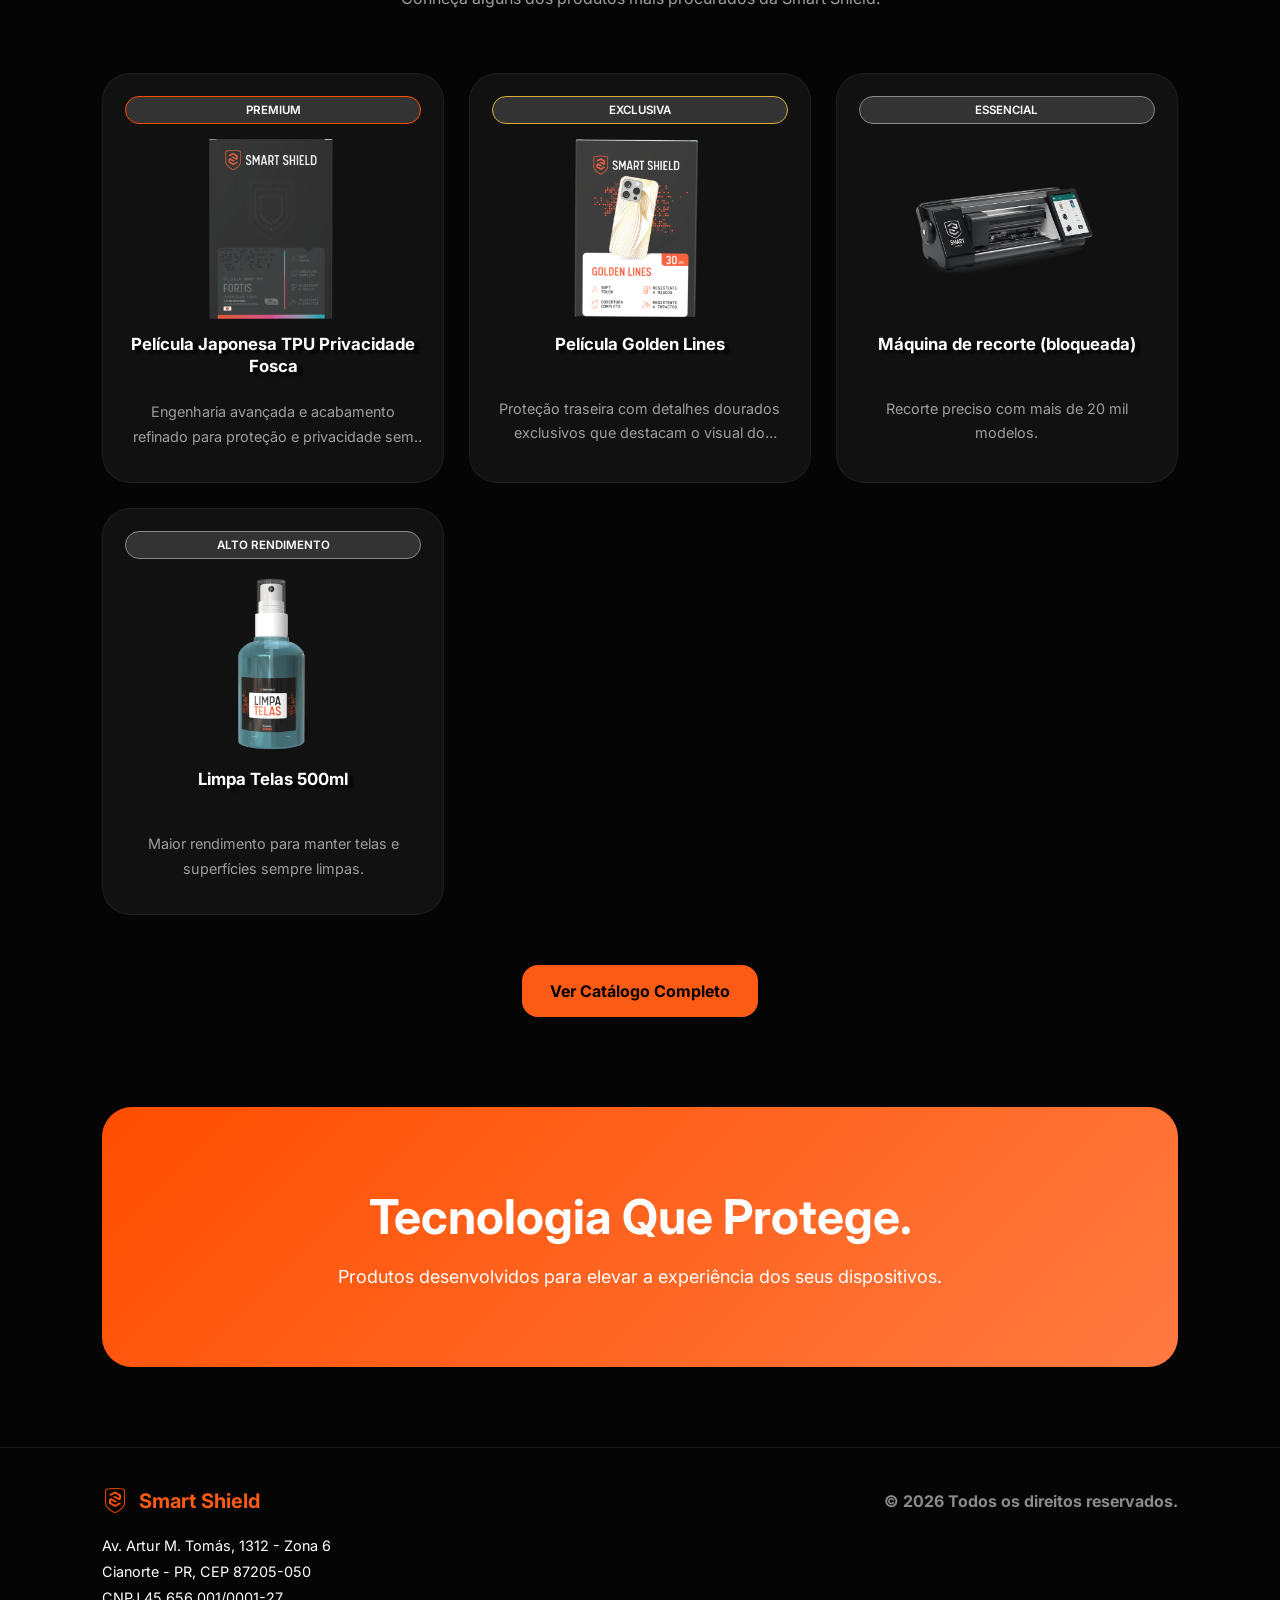
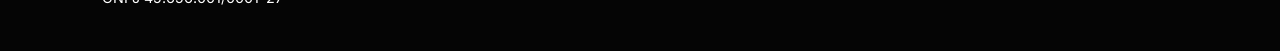
==== commit e8dc5785: "Add files via upload" ====
--- a/index.html
+++ b/index.html
@@ -67,6 +67,11 @@
                 <a href="https://www.instagram.com/smartshieldd/" target="_blank">
                     Instagram </a>
             </li>
+            <li>
+                <a href="parceiros.html" target="_blank">
+                    Seja um Parceiro </a>
+            </li>
+        </ul>
         </ul>
         </li>
     </ul>
@@ -82,7 +87,7 @@
         <p>Películas e acessórios desenvolvidos para unir resistência, tecnologia e design premium.</p>
         <div class="buttons">
             <a href="produtos.html" class="btn primary">Ver Catálogo</a>
-            <a href="https://api.whatsapp.com/send?phone=554499485216&text=Olá!%20Acessei%20o%20site%20de%20vocês%20e%20desejo%20atendimento..." class="btn secondary" target="_blank" rel="noopener noreferrer">Falar no WhatsApp</a>
+            <a href="parceiros.html" class="btn secondary" target="_blank" rel="noopener noreferrer">Seja um parceiro</a>
         </div>
     </div>
     <div class="hero-image">
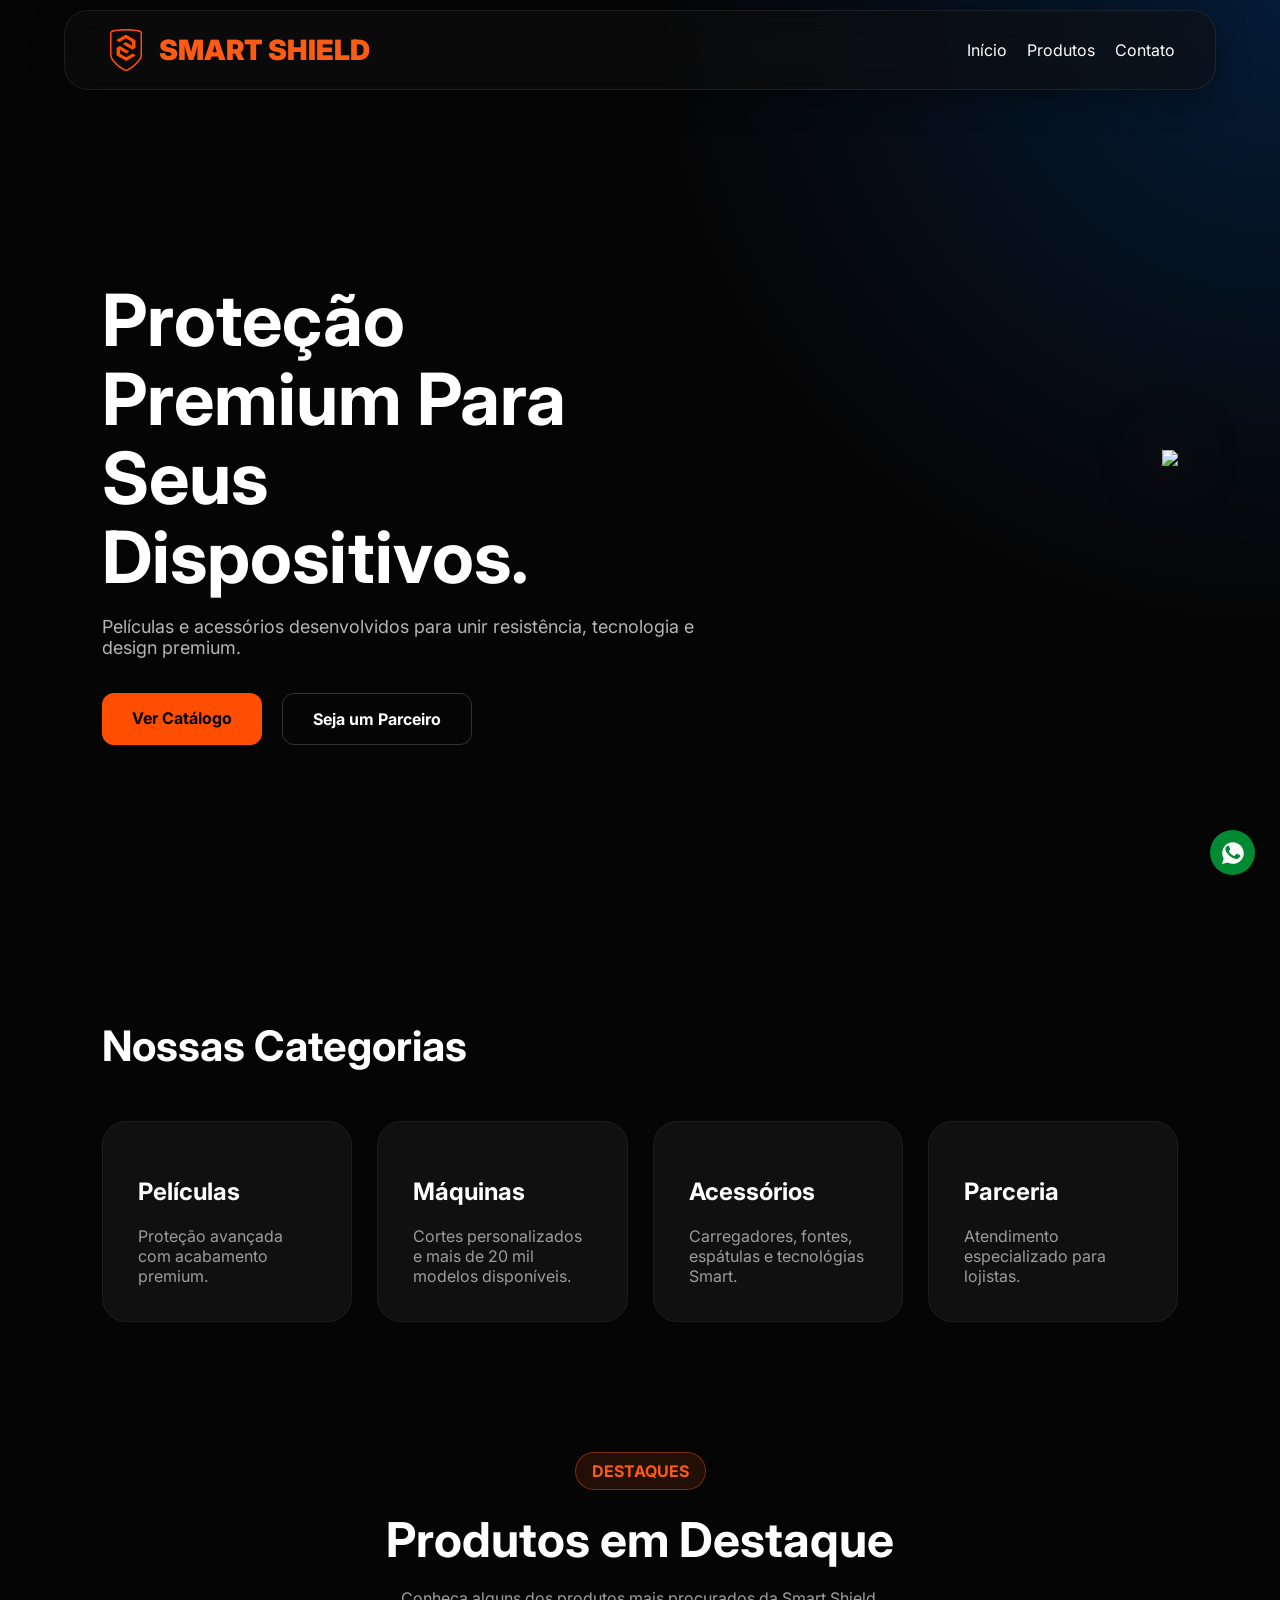
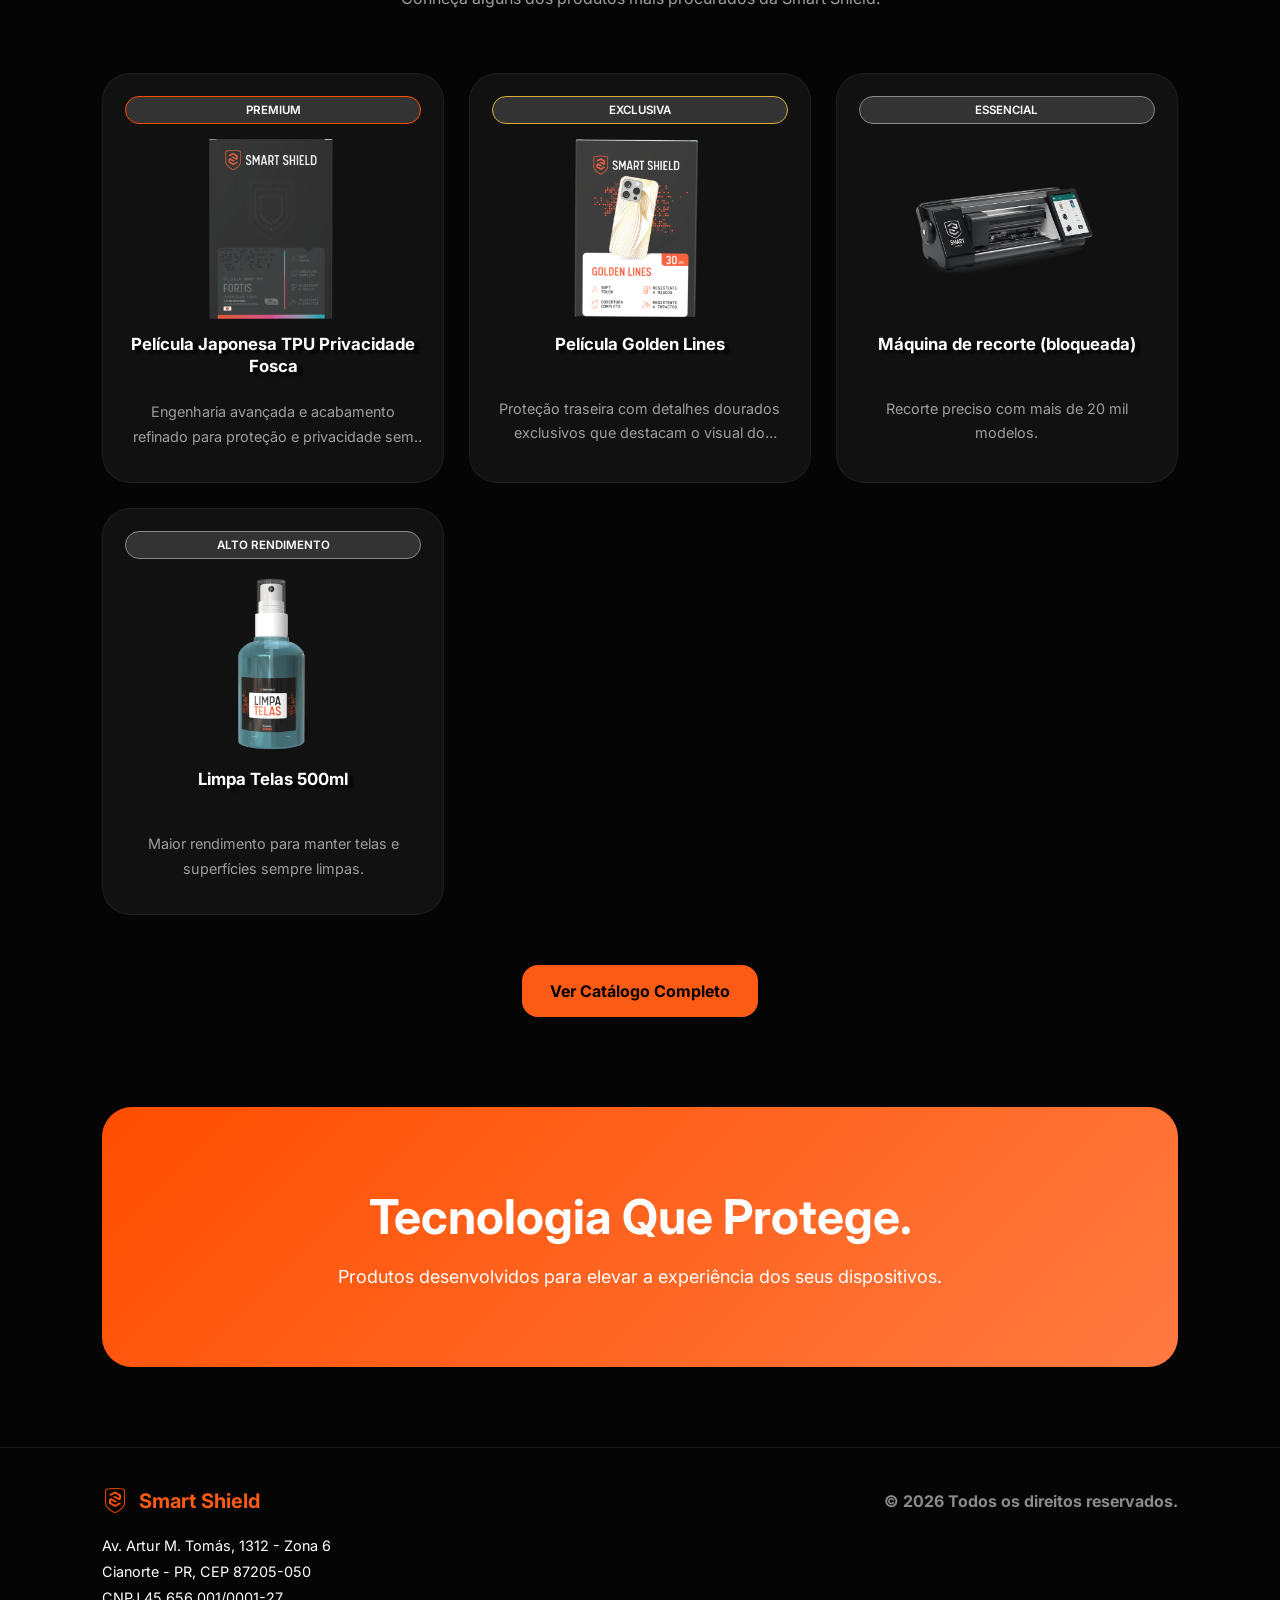
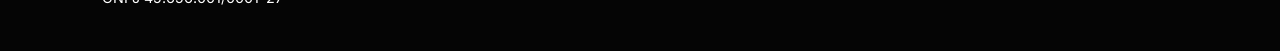
==== commit ff1a79a8: "Add files via upload" ====
--- a/index.html
+++ b/index.html
@@ -22,6 +22,12 @@
         <span>SMART SHIELD</span>
     </div>
 
+    <button class="menu-toggle" id="menuToggle" aria-label="Abrir menu" aria-expanded="false">
+        <span></span>
+        <span></span>
+        <span></span>
+    </button>
+
     <nav>
         <!--menu de cima lá-->
     <ul class="menu">
@@ -68,7 +74,7 @@
                     Instagram </a>
             </li>
             <li>
-                <a href="parceiros.html" target="_blank">
+                <a href="parceiros.html">
                     Seja um Parceiro </a>
             </li>
         </ul>
@@ -87,11 +93,11 @@
         <p>Películas e acessórios desenvolvidos para unir resistência, tecnologia e design premium.</p>
         <div class="buttons">
             <a href="produtos.html" class="btn primary">Ver Catálogo</a>
-            <a href="parceiros.html" class="btn secondary" target="_blank" rel="noopener noreferrer">Seja um parceiro</a>
+            <a href="parceiros.html" class="btn secondary" rel="noopener noreferrer">Seja um Parceiro</a>
         </div>
     </div>
     <div class="hero-image">
-        <img src="post01.png">
+        <img src="post01.webp">
     </div>
 </section>
 
@@ -114,7 +120,7 @@
         </div>
 
         <div class="card reveal delay-4" id="distribuicao">
-            <h3>Distribuição</h3>
+            <h3>Parceria</h3>
             <p>Atendimento especializado para lojistas.</p>
         </div>
     </div>
--- a/header.css
+++ b/header.css
@@ -1,4 +1,4 @@
-    /* header */
+/* header */
 header{
     position:fixed;
     top:10px;
@@ -103,6 +103,114 @@
     scroll-margin-top:120px;
 }
 
+    /* botão hamburguer */
+.menu-toggle{
+    display:none;
+    flex-direction:column;
+    justify-content:center;
+    gap:5px;
+    width:32px;
+    height:32px;
+    background:none;
+    border:none;
+    cursor:pointer;
+    padding:0;
+    z-index:1001;
+}
+
+.menu-toggle span{
+    display:block;
+    width:100%;
+    height:2px;
+    background:#fff;
+    border-radius:2px;
+    transition:.3s;
+}
+
+.menu-toggle.open span:nth-child(1){
+    transform:translateY(7px) rotate(45deg);
+}
+
+.menu-toggle.open span:nth-child(2){
+    opacity:0;
+}
+
+.menu-toggle.open span:nth-child(3){
+    transform:translateY(-7px) rotate(-45deg);
+}
+
+    /* responsivo */
+@media(max-width:860px){
+
+    header{
+        width:92%;
+        padding:14px 20px;
+        flex-wrap:wrap;
+    }
+
+    .menu-toggle{
+        display:flex;
+    }
+
+    nav{
+        width:100%;
+        max-height:0;
+        overflow:hidden;
+        transition:max-height .35s ease;
+    }
+
+    nav.open{
+        max-height:70vh;
+        overflow-y:auto;
+        margin-top:18px;
+    }
+
+    .menu{
+        flex-direction:column;
+        gap:4px;
+        width:100%;
+    }
+
+    .menu > li{
+        width:100%;
+    }
+
+    .menu > li > a{
+        display:block;
+        padding:12px 4px;
+        border-top:1px solid rgba(255,255,255,0.06);
+    }
+
+    .dropdown-menu{
+        position:static;
+        opacity:1;
+        visibility:visible;
+        max-height:0;
+        overflow:hidden;
+        background:transparent;
+        backdrop-filter:none;
+        -webkit-backdrop-filter:none;
+        border:none;
+        box-shadow:none;
+        transition:max-height .3s ease;
+        padding-left:14px;
+    }
+
+    .dropdown.open .dropdown-menu{
+        max-height:300px;
+    }
+
+    .dropdown:hover .dropdown-menu{
+        background:transparent;
+        backdrop-filter:none;
+        -webkit-backdrop-filter:none;
+    }
+
+    .dropdown-menu a{
+        padding:10px 20px;
+    }
+}
+
     /* breadcrumb */
 .breadcrumb a{
     color:#8a8a8a;
--- a/index.css
+++ b/index.css
@@ -323,4 +323,80 @@
 
 .banner p{
     font-size:18px;
+}
+    /* responsivo */
+
+@media(max-width:900px){
+
+.breadcrumb{
+    margin:110px 6% 20px;
+}
+
+.hero{
+    flex-direction:column-reverse;
+    height:auto;
+    padding:150px 6% 60px;
+    text-align:center;
+    gap:40px;
+}
+
+.hero-text{
+    margin-top:0;
+    max-width:100%;
+}
+
+.hero-text h1{
+    font-size:44px;
+}
+
+.buttons{
+    justify-content:center;
+    flex-wrap:wrap;
+}
+
+.hero-image img{
+    width:100%;
+    max-width:340px;
+}
+
+.section{
+    padding:70px 6%;
+}
+
+.section-title{
+    font-size:32px;
+    text-align:center;
+}
+
+.featured-products{
+    padding:10px 6%;
+}
+
+.section-header h2{
+    font-size:2rem;
+}
+
+.banner{
+    margin:60px 6%;
+    padding:50px 30px;
+}
+
+.banner h2{
+    font-size:32px;
+}
+}
+
+@media(max-width:480px){
+
+.hero-text h1{
+    font-size:34px;
+}
+
+.buttons{
+    flex-direction:column;
+}
+
+.btn{
+    text-align:center;
+}
 }
--- a/animations.css
+++ b/animations.css
@@ -1,10 +1,17 @@
-    /* animação de reveal subindo */
 .reveal{
     opacity:0;
     transform:translateY(50px);
     transition:
-        opacity .8s ease,
-        transform .8s ease;
+        opacity 0.8s ease-out,
+        transform 0.8s ease-out;
+}
+
+.revealX{
+    opacity:0;
+    transform:translateX(-50px);
+    transition:
+        opacity 0.8s ease-out,
+        transform 0.8s ease-out;
 }
 
 .reveal.show{
@@ -12,30 +19,7 @@
     transform:translateY(0);
 }
 
-.reveal-scale{
-    opacity:0;
-    transform:scale(.8);
-    transition:.8s ease;
-}
-
-.reveal-scale.show{
+.revealX.show{
     opacity:1;
-    transform:scale(1);
-}
-
-    /* parte do delay do reveal */
-.delay-1{
-    transition-delay:.1s;
-}
-
-.delay-2{
-    transition-delay:.2s;
-}
-
-.delay-3{
-    transition-delay:.3s;
-}
-
-.delay-4{
-    transition-delay:.4s;
+    transform:translateX(0);
 }
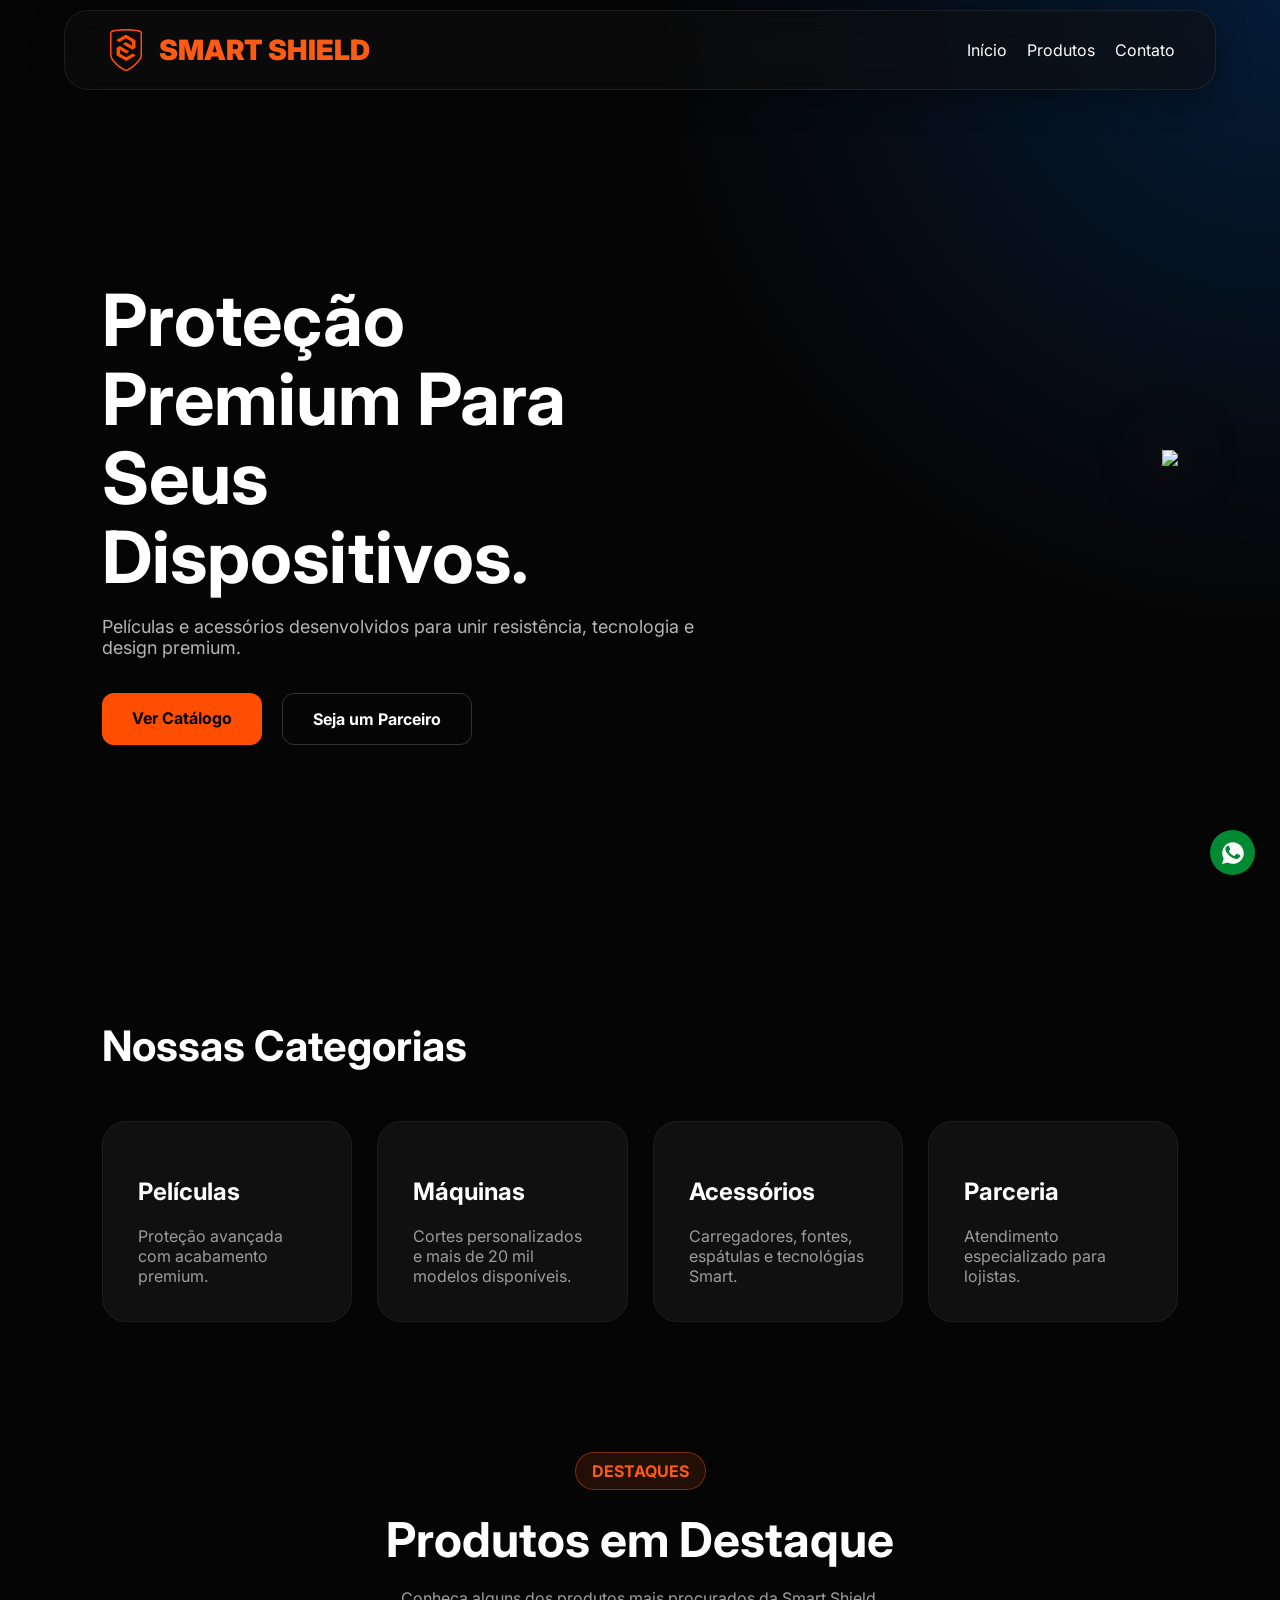
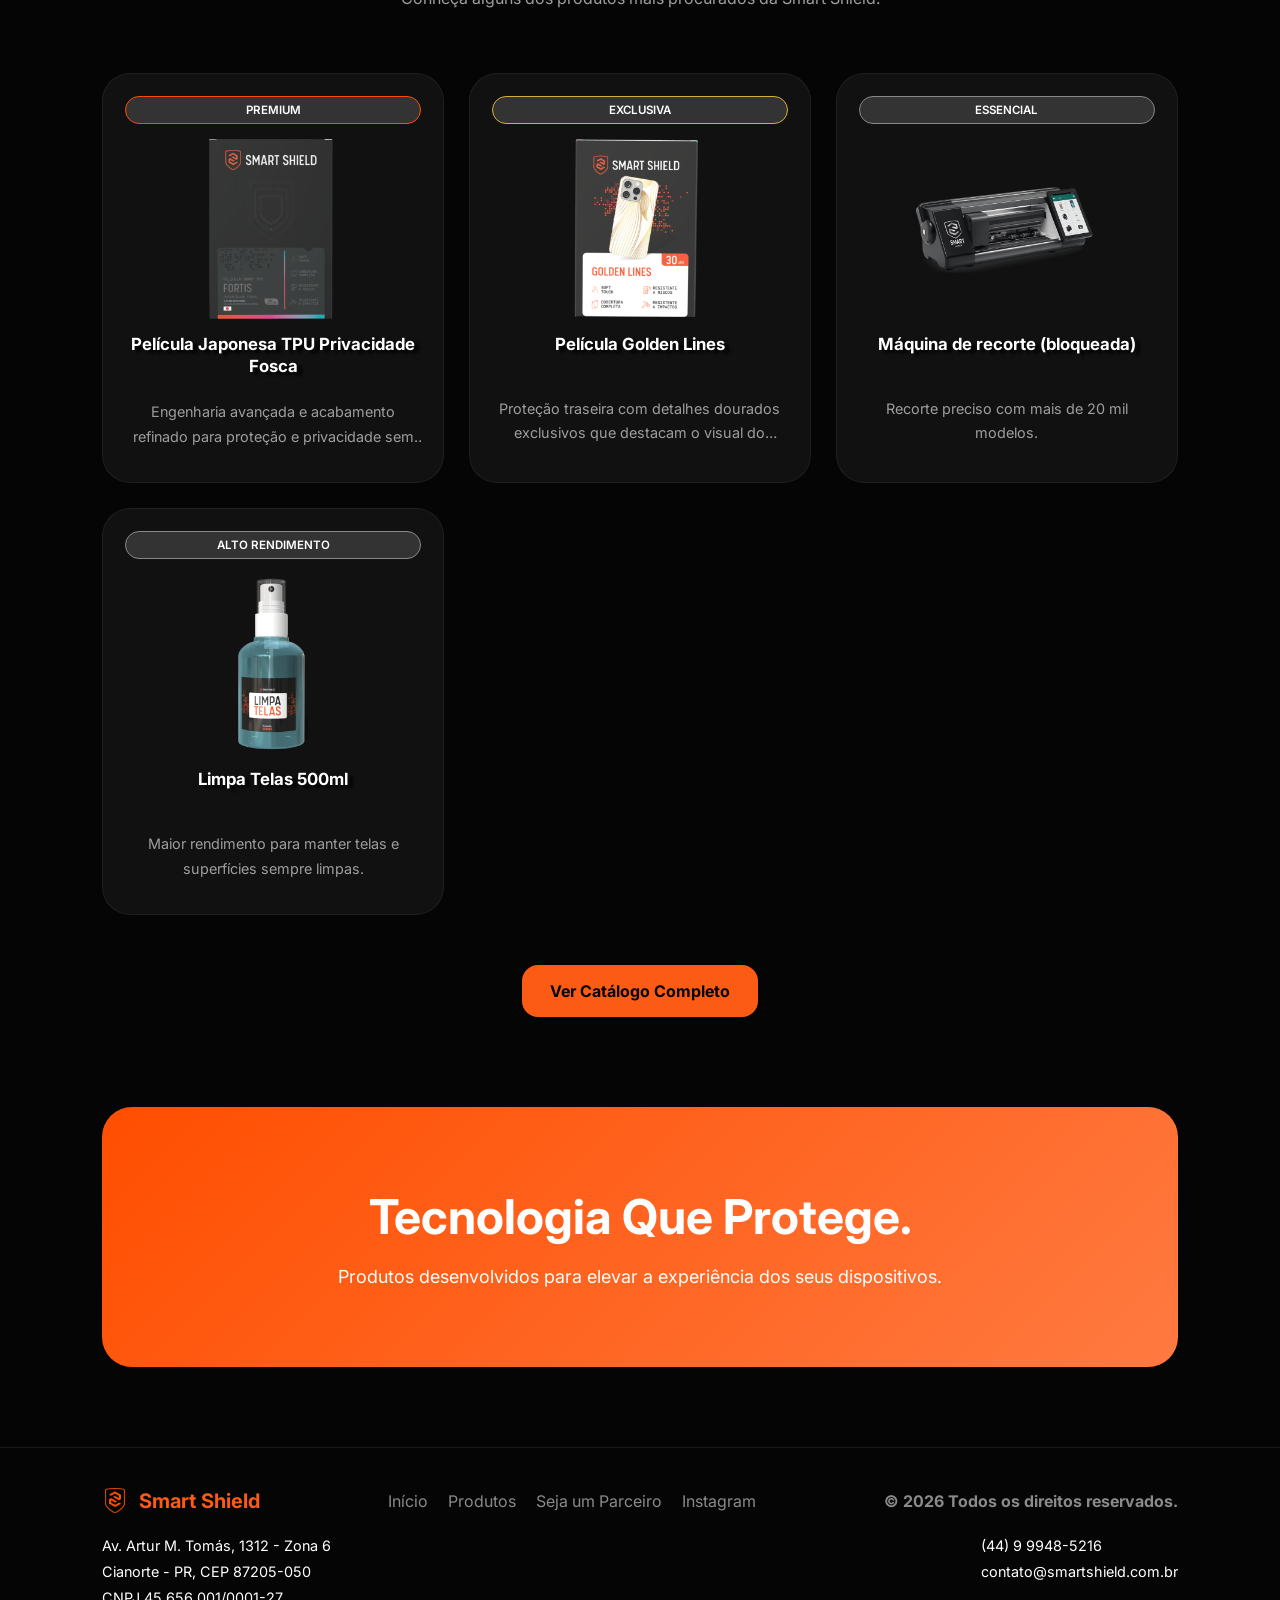
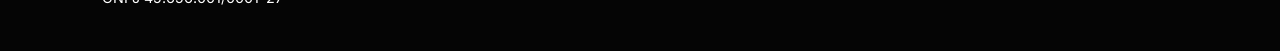
==== commit 24921d39: "Add files via upload" ====
--- a/index.html
+++ b/index.html
@@ -104,22 +104,22 @@
 <section class="section">
     <h2 class="section-title">Nossas Categorias</h2>
     <div class="cards">
-        <div class="card reveal delay-1 categoria-card" data-filter="peliculas">
+        <div class="card reveal categoria-card" data-filter="peliculas" data-delay="0">
             <h3>Películas</h3>
             <p>Proteção avançada com acabamento premium.</p>
         </div>
 
-        <div class="card reveal delay-2 categoria-card" data-filter="maquinas">
+        <div class="card reveal categoria-card" data-filter="maquinas" data-delay="100">
             <h3>Máquinas</h3>
             <p>Cortes personalizados e mais de 20 mil modelos disponíveis.</p>
         </div>
 
-        <div class="card reveal delay-3 categoria-card" data-filter="acessorios">
+        <div class="card reveal categoria-card" data-filter="acessorios" data-delay="200">
             <h3>Acessórios</h3>
             <p>Carregadores, fontes, espátulas e tecnológias Smart.</p>
         </div>
 
-        <div class="card reveal delay-4" id="distribuicao">
+        <div class="card reveal" id="distribuicao" data-delay="300">
             <h3>Parceria</h3>
             <p>Atendimento especializado para lojistas.</p>
         </div>
@@ -164,13 +164,23 @@
             <img src="smartlogo.png" alt="Smart Shield">
             <span>Smart Shield</span>
         </div>
-        <p class="copyright">© 2026 Todos os direitos reservados.</p>
+        <ul class="footer-links">
+            <li><a href="index.html">Início</a></li>
+            <li><a href="produtos.html">Produtos</a></li>
+            <li><a href="parceiros.html">Seja um Parceiro</a></li>
+            <li><a href="https://instagram.com/smartshieldd" target="_blank">Instagram</a></li>
+        </ul>
+        <p class="copyright">© <span id="footer-year"></span> Todos os direitos reservados.</p>
     </div>
     <div class="info-footer">
         <p>
             Av. Artur M. Tomás, 1312 - Zona 6<br>
             Cianorte - PR, CEP 87205-050<br>
             CNPJ 45.656.001/0001-27
+        </p>
+        <p>
+            (44) 9 9948-5216<br>
+            contato@smartshield.com.br
         </p>
     </div>
 </footer>
--- a/footer.css
+++ b/footer.css
@@ -7,6 +7,8 @@
     display:flex;
     justify-content:space-between;
     align-items:center;
+    flex-wrap:wrap;
+    gap:16px;
     margin-bottom:20px;
 }
 
@@ -28,6 +30,23 @@
     color:#fc5b16;
 }
 
+.footer-links{
+    display:flex;
+    gap:20px;
+    list-style:none;
+    flex-wrap:wrap;
+}
+
+.footer-links a{
+    color:#8a8a8a;
+    text-decoration:none;
+    transition:.3s;
+}
+
+.footer-links a:hover{
+    color:#FF4E00;
+}
+
 .copyright{
     color:#8a8a8a;
     font-weight:700;
@@ -37,4 +56,17 @@
 .info-footer{
     line-height:1.8;
     font-size:0.9rem;
+    display:flex;
+    justify-content:space-between;
+    flex-wrap:wrap;
+    gap:16px;
+}
+
+@media(max-width:600px){
+    .topo-footer,
+    .info-footer{
+        flex-direction:column;
+        align-items:flex-start;
+        text-align:left;
+    }
 }
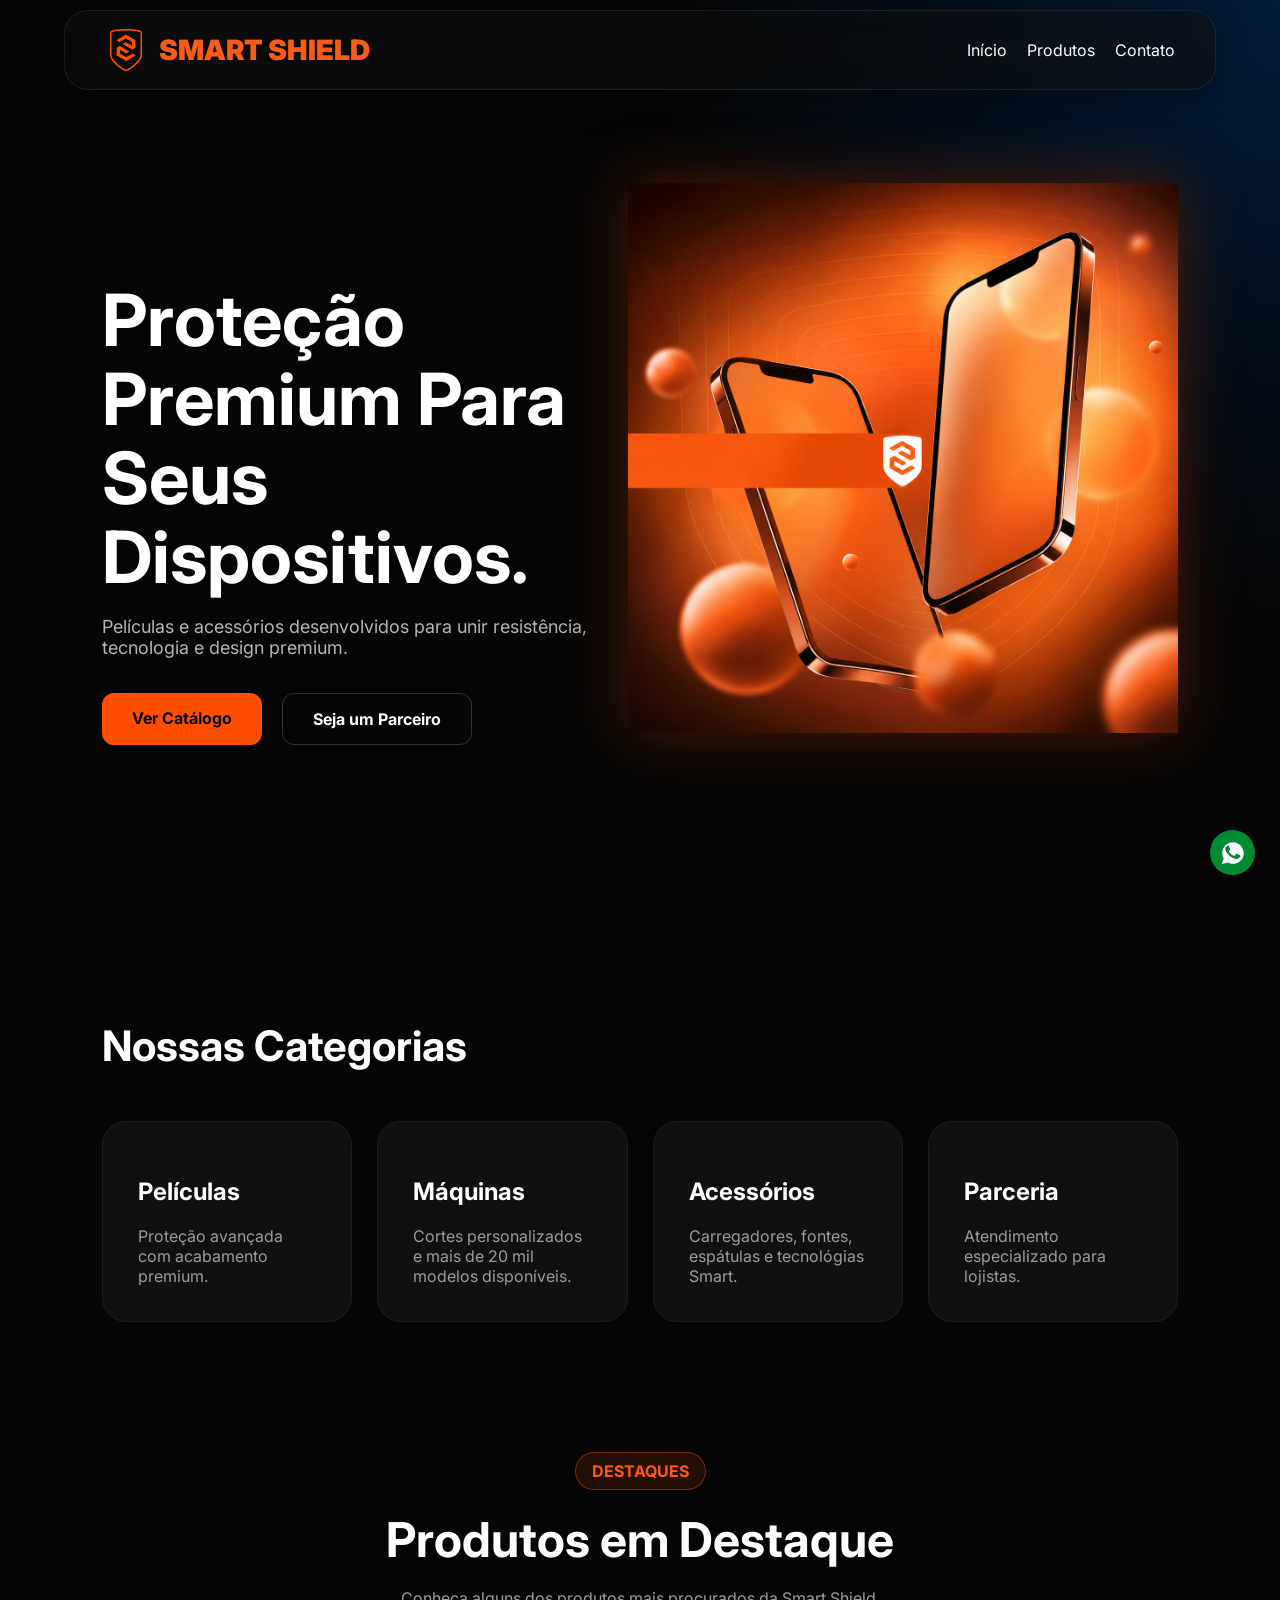
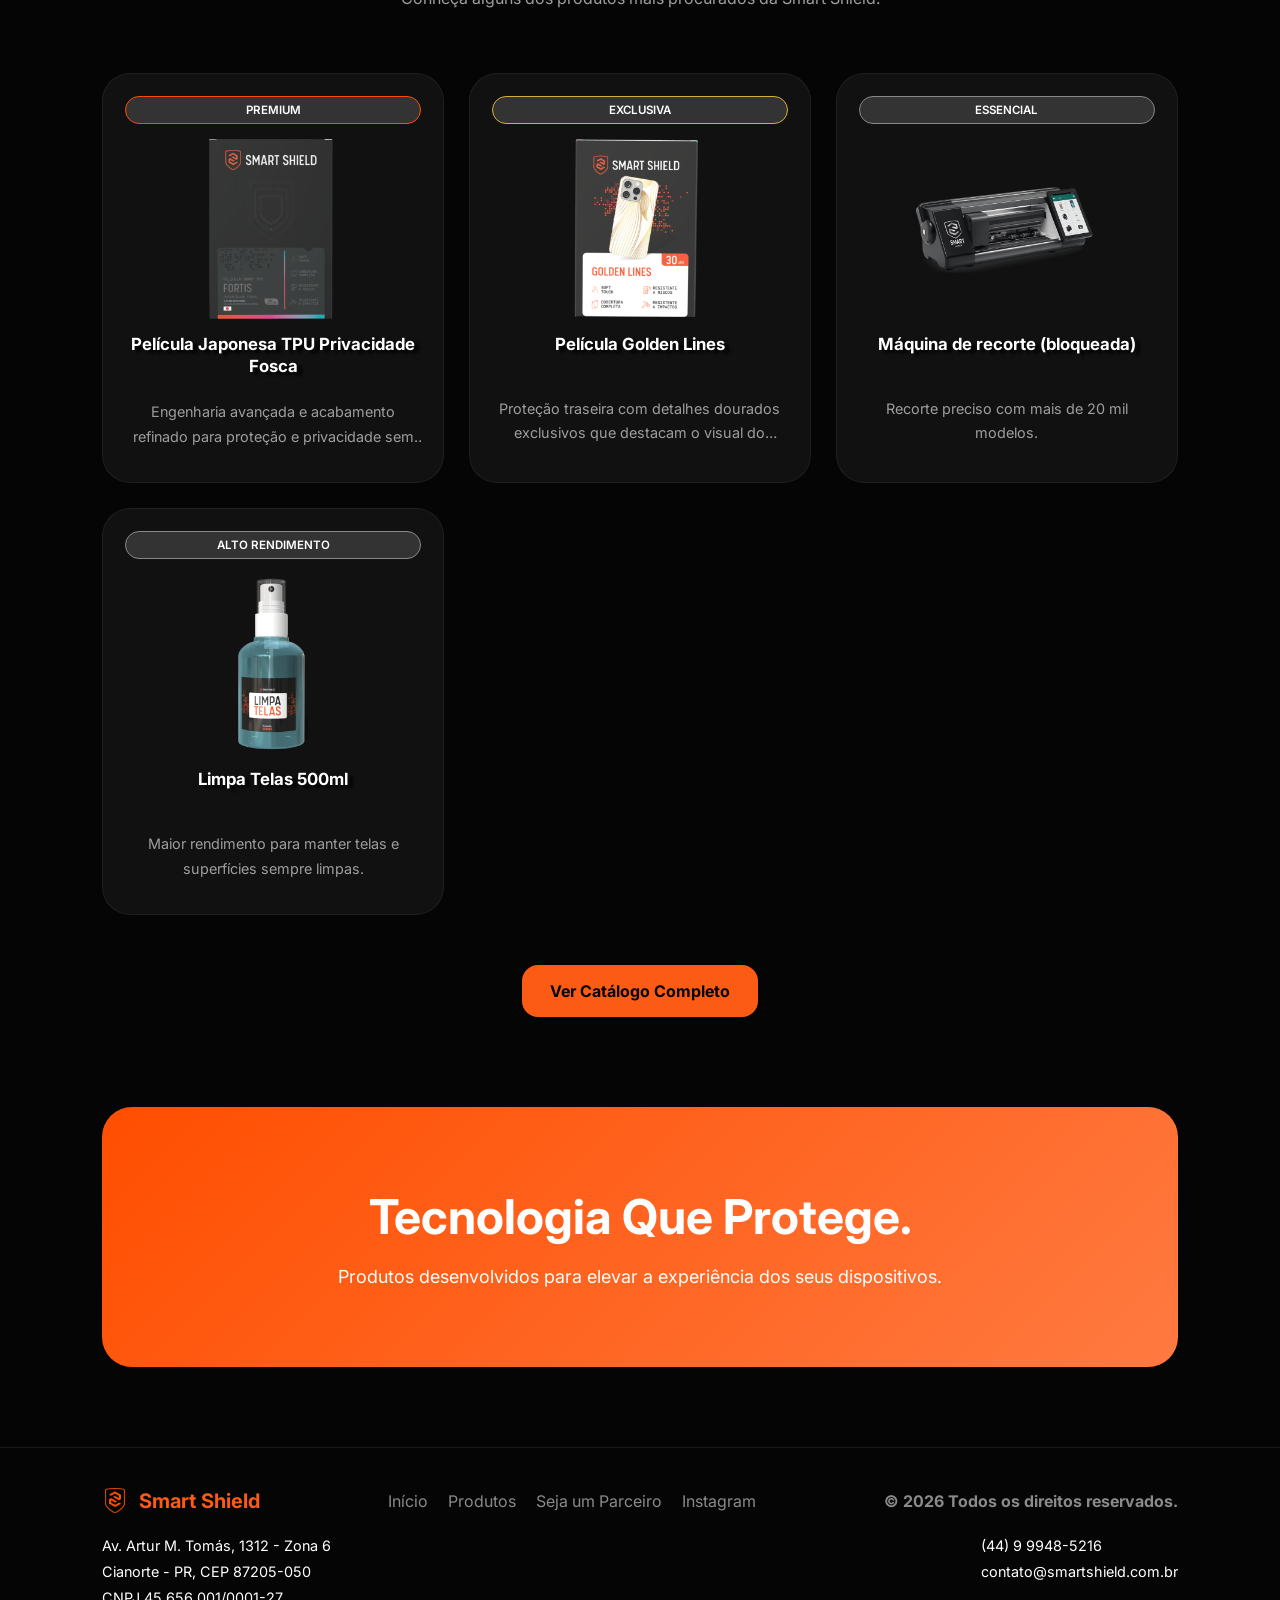
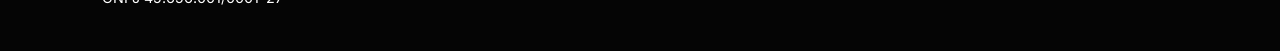
==== commit 2efee2fd: "Add files via upload" ====
--- a/index.html
+++ b/index.html
@@ -97,7 +97,7 @@
         </div>
     </div>
     <div class="hero-image">
-        <img src="post01.webp">
+        <img src="smarthero.png">
     </div>
 </section>
 
--- a/index.css
+++ b/index.css
@@ -81,8 +81,8 @@
 }
 
 .hero-image img{
-    width:600px;
-    filter:drop-shadow(0 0 30px #792c0b);
+    width:550px;
+    filter:drop-shadow(0 0 30px #491b07);
 }
 
 .section{
@@ -399,4 +399,6 @@
 .btn{
     text-align:center;
 }
+
+
 }
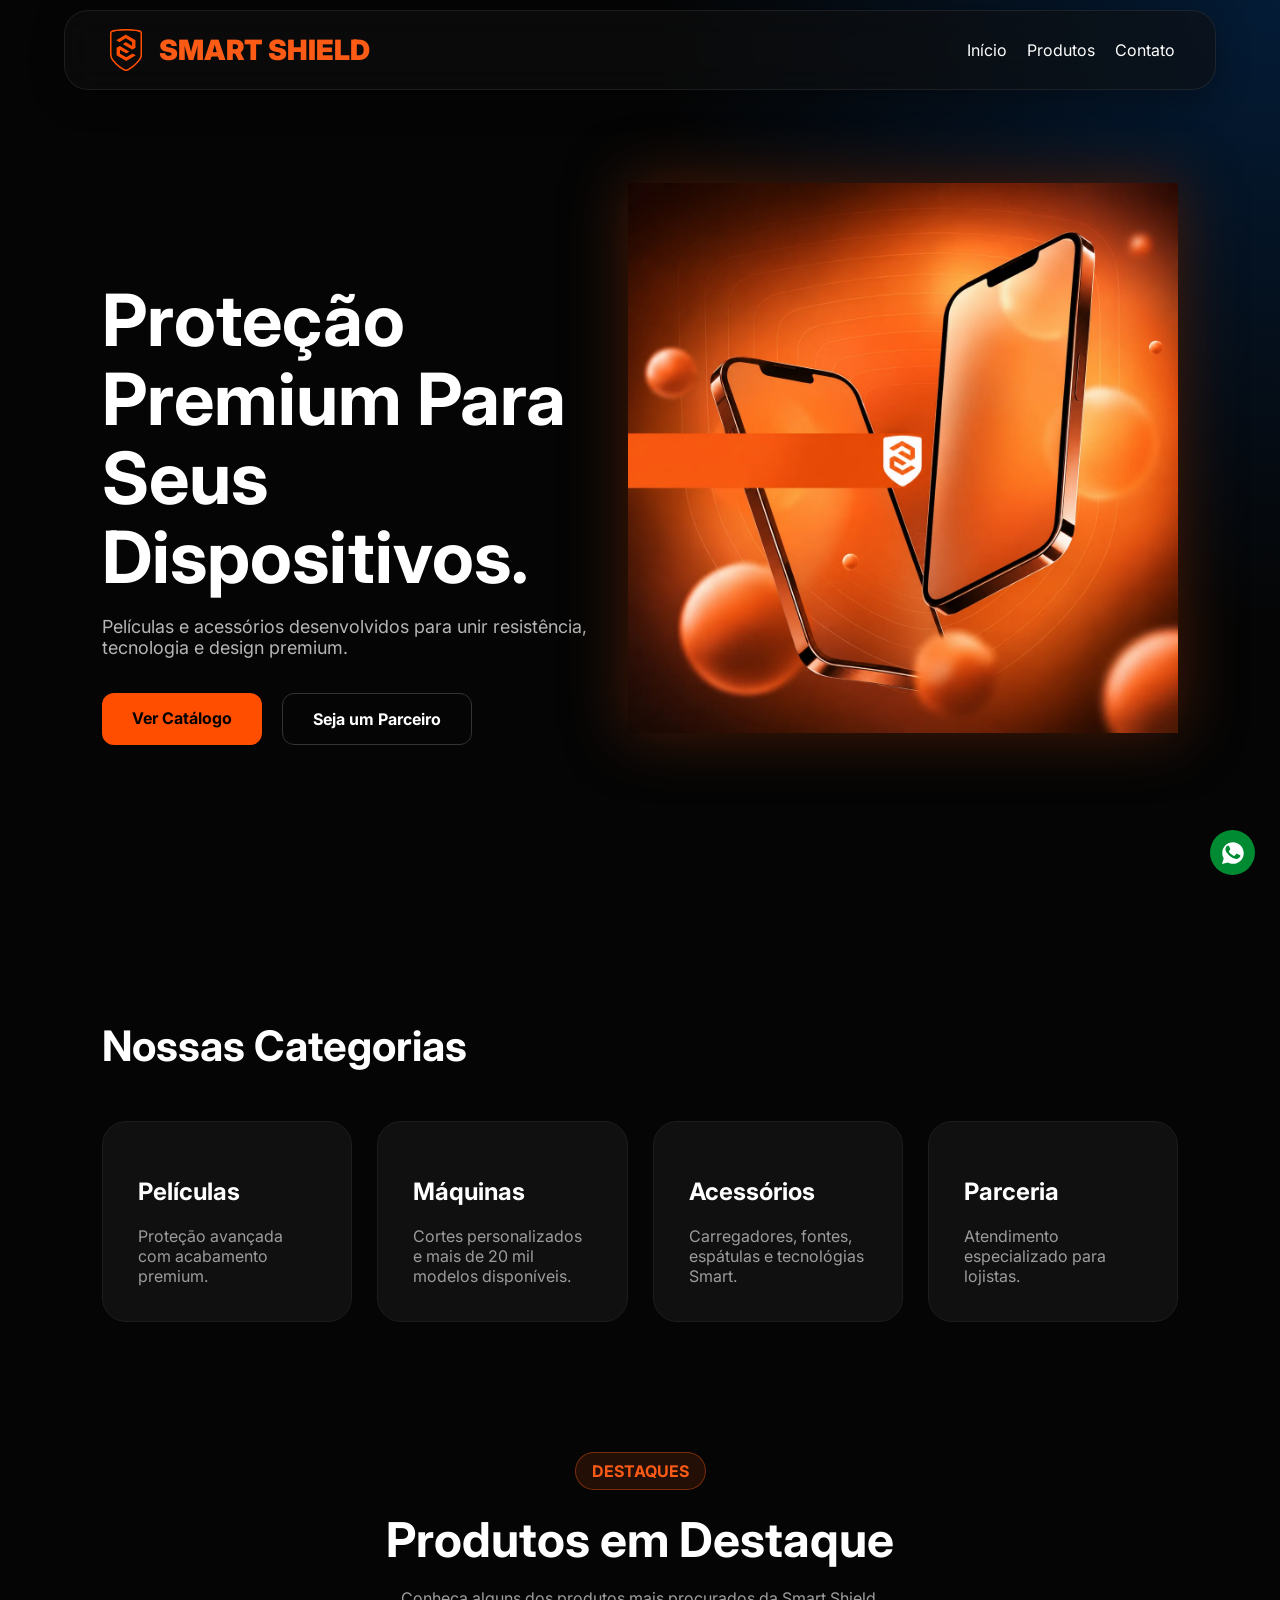
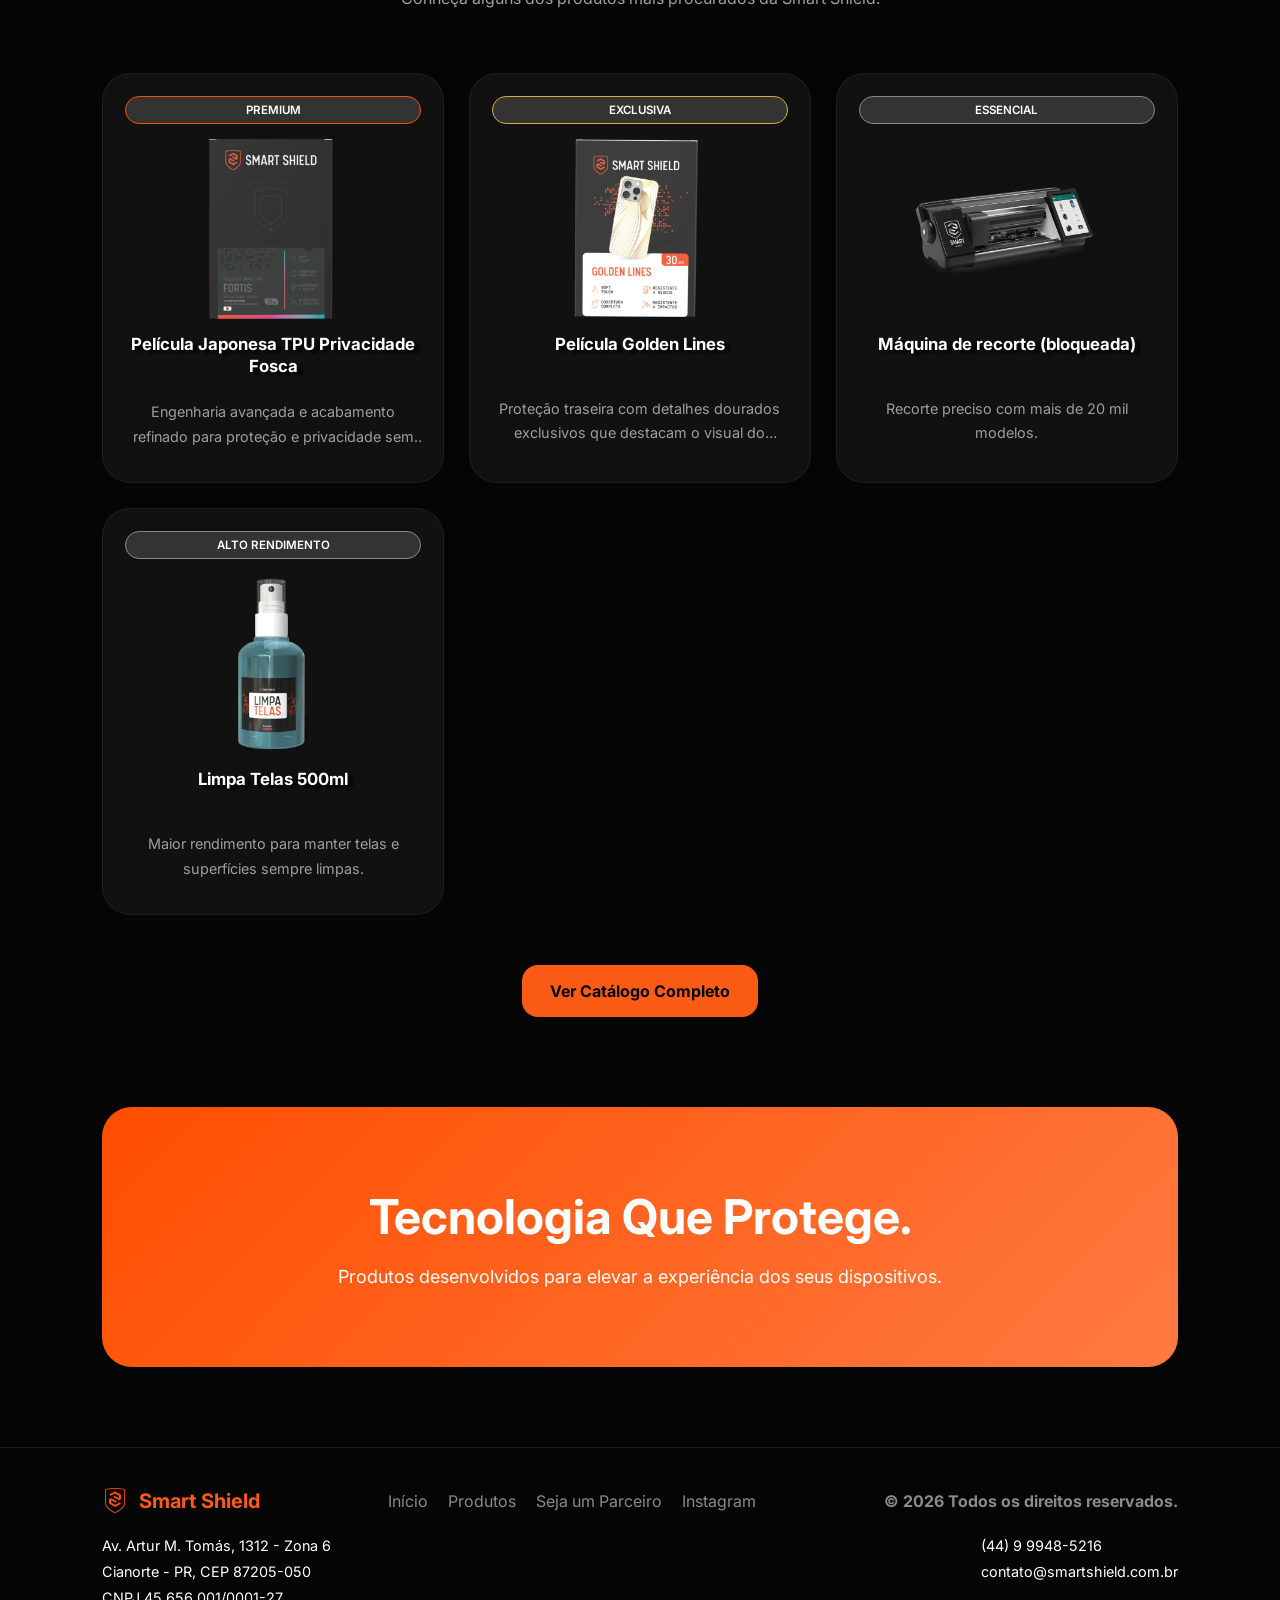
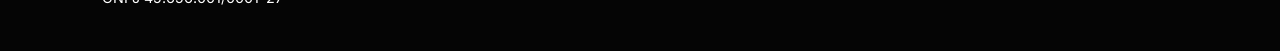
==== commit 0480a5c9: "Add files via upload" ====
--- a/index.html
+++ b/index.html
@@ -97,7 +97,7 @@
         </div>
     </div>
     <div class="hero-image">
-        <img src="smarthero.png">
+        <img src="smarthero.webp">
     </div>
 </section>
 
--- a/index.css
+++ b/index.css
@@ -400,5 +400,16 @@
     text-align:center;
 }
 
+.featured-card img{
+    transform:
+        translateX(35px);
+}
+
+.banner{
+    border-radius:30px;
+    background:
+    linear-gradient(135deg,#FF4E00,#ff7a41);
+    text-align:center;
+}
 
 }
